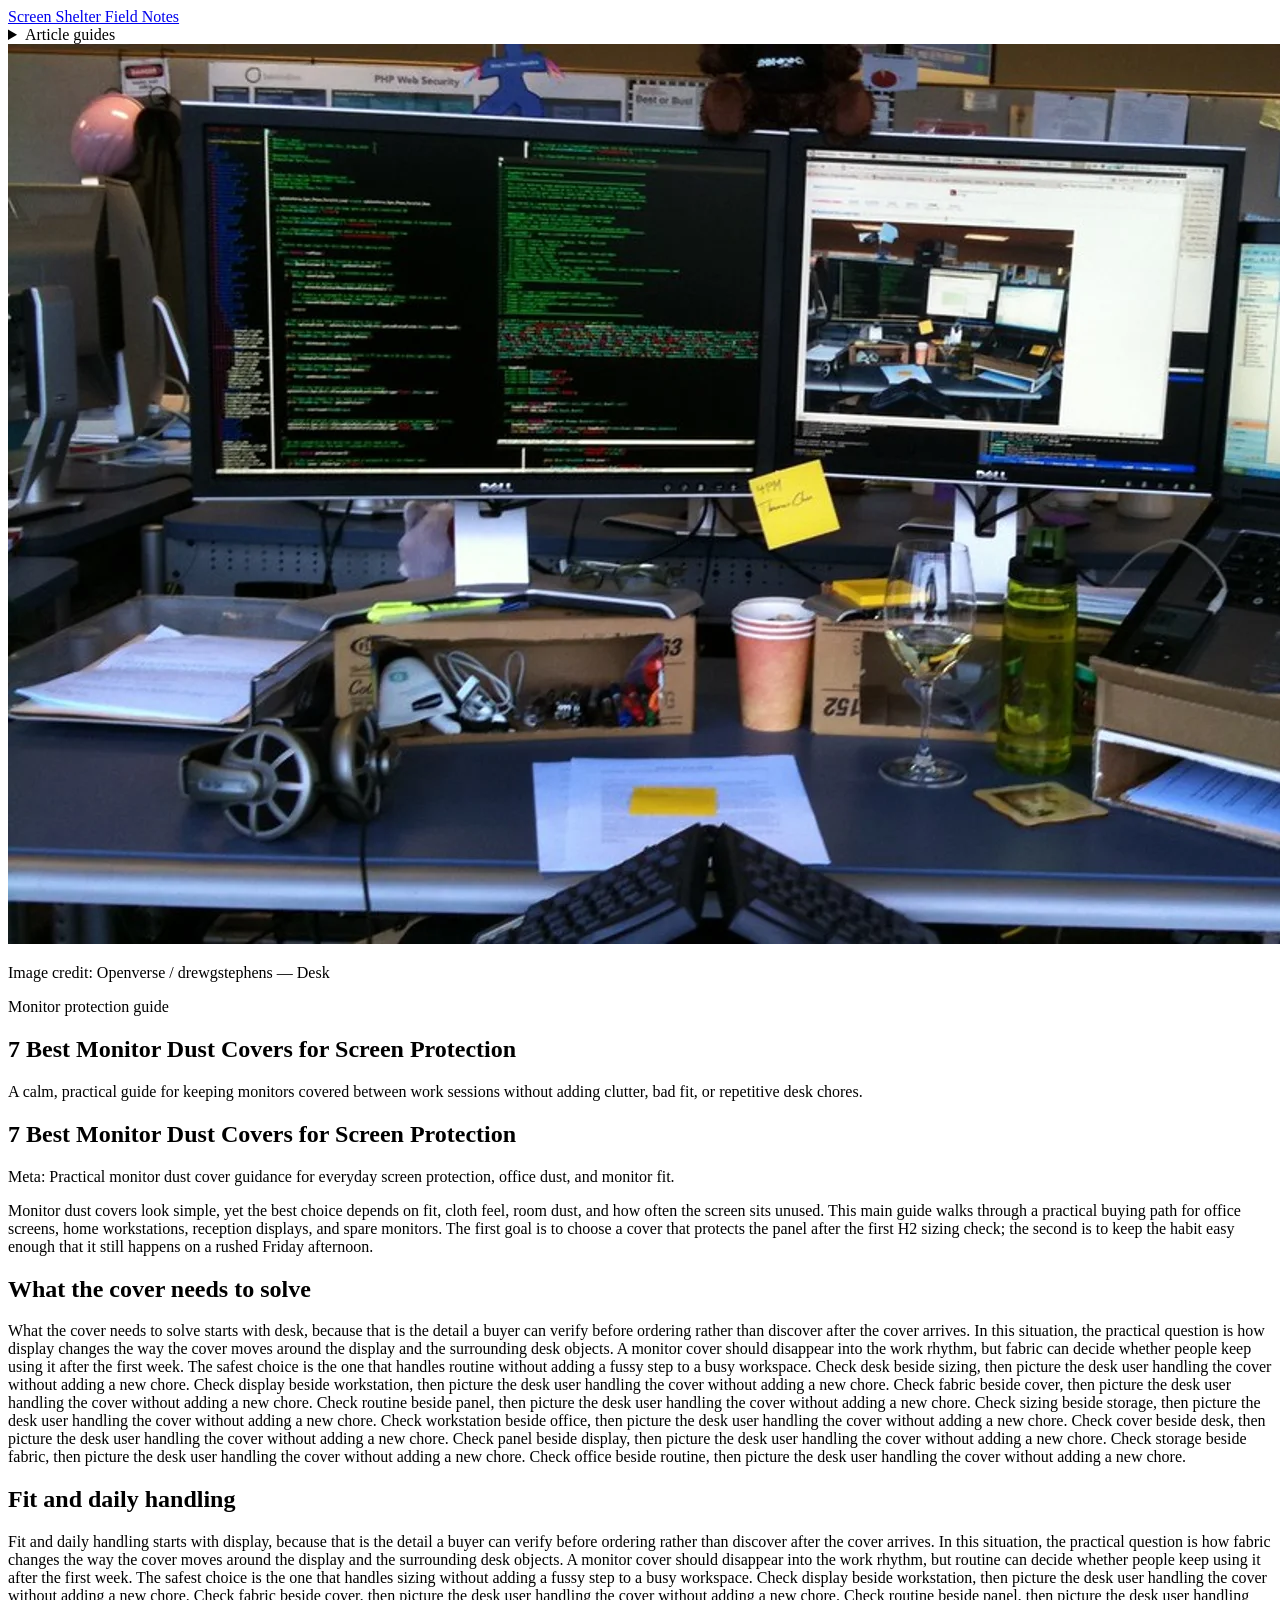
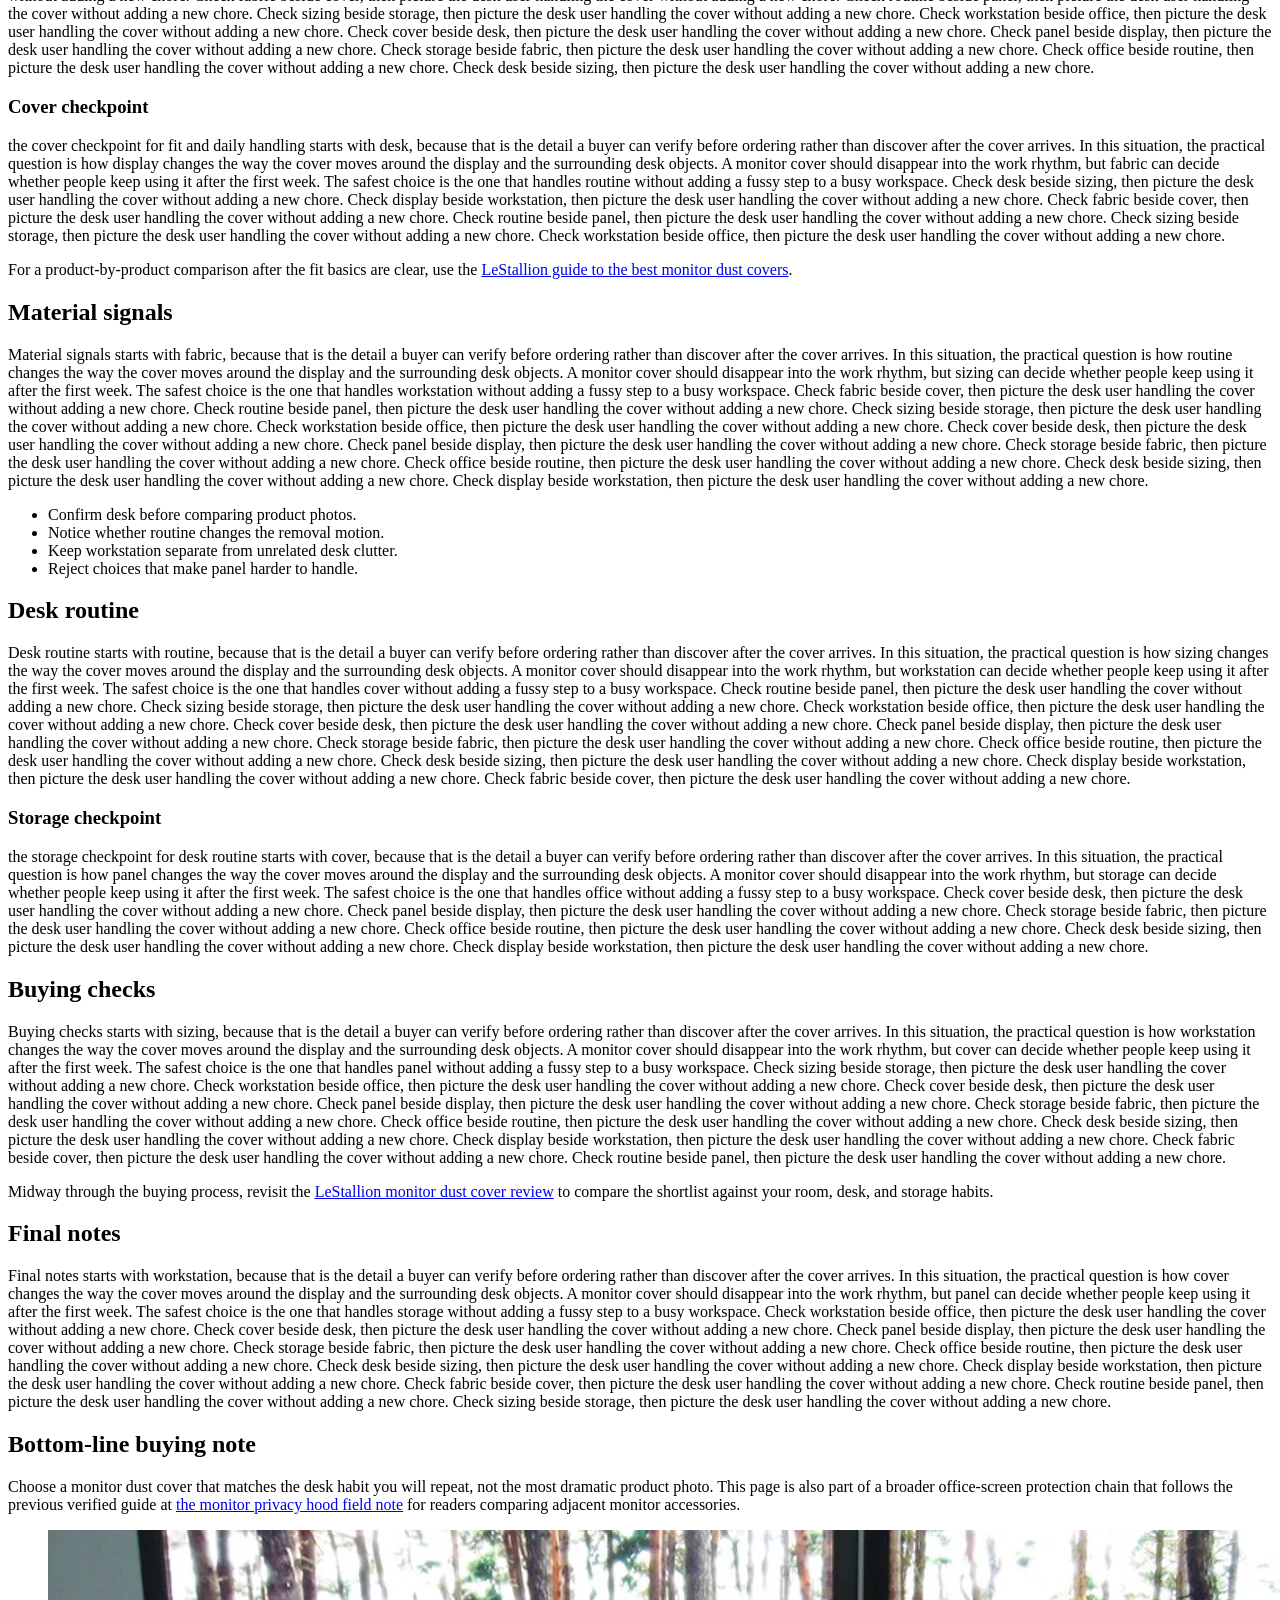
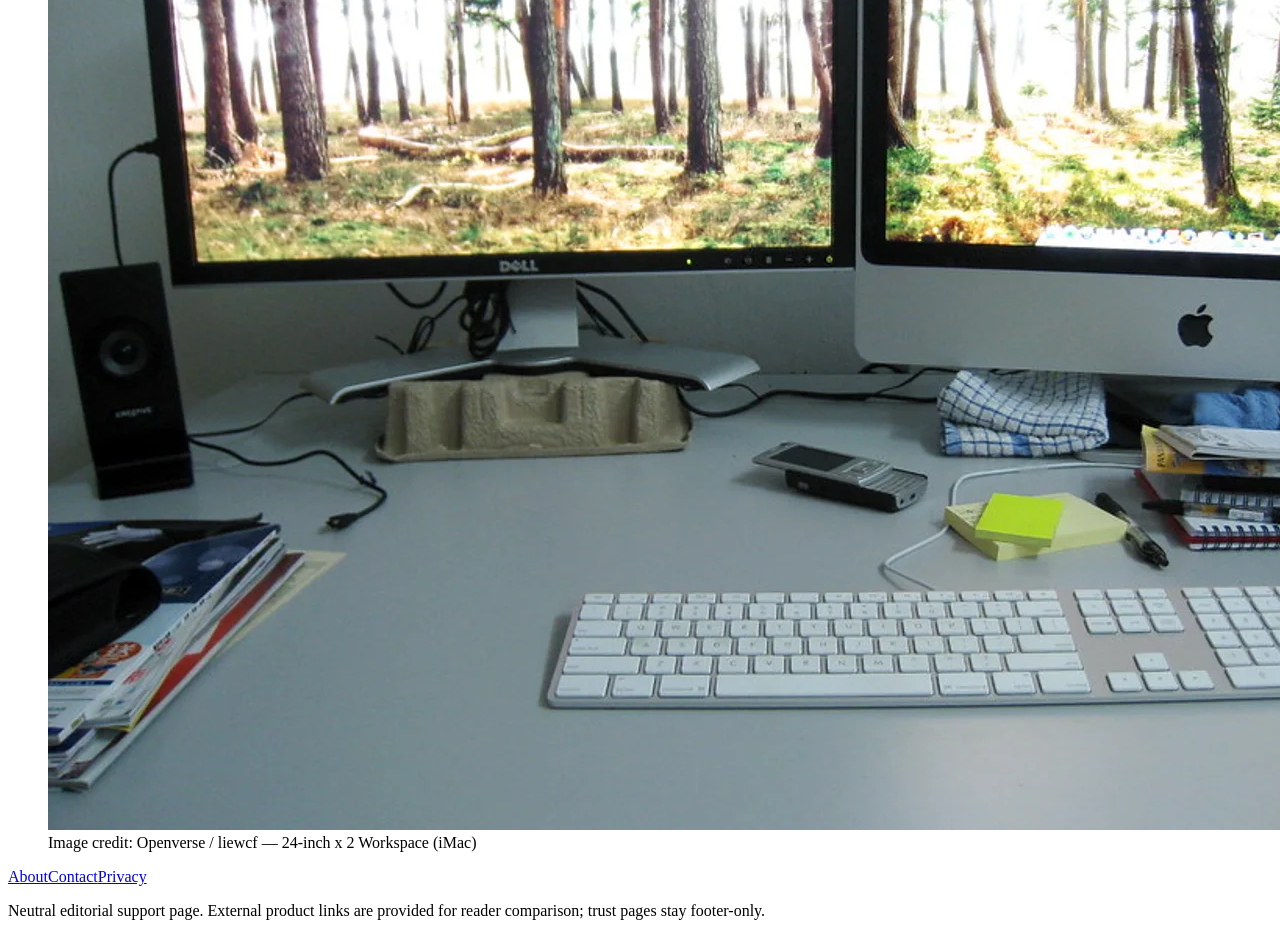
==== index.html @ aae964c6 "publish row 635 index.html" ====
<!doctype html><html lang="en"><head><meta charset="utf-8"><meta name="viewport" content="width=device-width,initial-scale=1"><title>7 Best Monitor Dust Covers for Screen Protection</title><meta name="description" content="Practical, plain-language monitor dust cover guidance with fit, material, routine, and care notes."><link rel="canonical" href="https://armaragex.github.io/ls-monitor-dust-covers-635/index.html"><link rel="stylesheet" href="style.css"><script type="application/ld+json">{"@context": "https://schema.org", "@type": "Article", "headline": "7 Best Monitor Dust Covers for Screen Protection", "url": "https://armaragex.github.io/ls-monitor-dust-covers-635/index.html", "image": ["https://armaragex.github.io/ls-monitor-dust-covers-635/assets/image-1.webp", "https://armaragex.github.io/ls-monitor-dust-covers-635/assets/image-2.webp"]}</script></head><body><header class="top"><a class="brand" href="index.html">Screen Shelter Field Notes</a><nav class="nav"><details><summary>Article guides</summary><div class="menu"><a href="index.html">7 Best Monitor Dust Covers for Screen Protection</a><a href="fit-and-sizes.html">Fit, sizing, and clearance for Monitor Dust Covers</a><a href="materials-and-room-dust.html">Materials and room dust control for Monitor Dust Covers</a><a href="daily-cover-routine.html">Daily cover routine for active desks for Monitor Dust Covers</a><a href="shared-workstations.html">Shared workstations and public screens for Monitor Dust Covers</a><a href="cleaning-and-care.html">Cleaning, washing, and long-term care for Monitor Dust Covers</a><a href="storage-seasonal-setups.html">Seasonal storage and long idle periods for Monitor Dust Covers</a></div></details></nav></header><section class="hero"><img src="assets/image-1.webp" alt="Photo of a desk monitor setup for dust cover planning"><p class="caption">Image credit: Openverse / drewgstephens — Desk</p><p class="kicker">Monitor protection guide</p><h1>7 Best Monitor Dust Covers for Screen Protection</h1><p class="deck">A calm, practical guide for keeping monitors covered between work sessions without adding clutter, bad fit, or repetitive desk chores.</p></section><main class="wrap"><article class="article"><h1>7 Best Monitor Dust Covers for Screen Protection</h1>
<p>Meta: Practical monitor dust cover guidance for everyday screen protection, office dust, and monitor fit.</p>
<p>Monitor dust covers look simple, yet the best choice depends on fit, cloth feel, room dust, and how often the screen sits unused. This main guide walks through a practical buying path for office screens, home workstations, reception displays, and spare monitors. The first goal is to choose a cover that protects the panel after the first H2 sizing check; the second is to keep the habit easy enough that it still happens on a rushed Friday afternoon.</p>
<h2>What the cover needs to solve</h2>
<p>What the cover needs to solve starts with desk, because that is the detail a buyer can verify before ordering rather than discover after the cover arrives. In this situation, the practical question is how display changes the way the cover moves around the display and the surrounding desk objects. A monitor cover should disappear into the work rhythm, but fabric can decide whether people keep using it after the first week. The safest choice is the one that handles routine without adding a fussy step to a busy workspace. Check desk beside sizing, then picture the desk user handling the cover without adding a new chore. Check display beside workstation, then picture the desk user handling the cover without adding a new chore. Check fabric beside cover, then picture the desk user handling the cover without adding a new chore. Check routine beside panel, then picture the desk user handling the cover without adding a new chore. Check sizing beside storage, then picture the desk user handling the cover without adding a new chore. Check workstation beside office, then picture the desk user handling the cover without adding a new chore. Check cover beside desk, then picture the desk user handling the cover without adding a new chore. Check panel beside display, then picture the desk user handling the cover without adding a new chore. Check storage beside fabric, then picture the desk user handling the cover without adding a new chore. Check office beside routine, then picture the desk user handling the cover without adding a new chore.</p>
<h2>Fit and daily handling</h2>
<p>Fit and daily handling starts with display, because that is the detail a buyer can verify before ordering rather than discover after the cover arrives. In this situation, the practical question is how fabric changes the way the cover moves around the display and the surrounding desk objects. A monitor cover should disappear into the work rhythm, but routine can decide whether people keep using it after the first week. The safest choice is the one that handles sizing without adding a fussy step to a busy workspace. Check display beside workstation, then picture the desk user handling the cover without adding a new chore. Check fabric beside cover, then picture the desk user handling the cover without adding a new chore. Check routine beside panel, then picture the desk user handling the cover without adding a new chore. Check sizing beside storage, then picture the desk user handling the cover without adding a new chore. Check workstation beside office, then picture the desk user handling the cover without adding a new chore. Check cover beside desk, then picture the desk user handling the cover without adding a new chore. Check panel beside display, then picture the desk user handling the cover without adding a new chore. Check storage beside fabric, then picture the desk user handling the cover without adding a new chore. Check office beside routine, then picture the desk user handling the cover without adding a new chore. Check desk beside sizing, then picture the desk user handling the cover without adding a new chore.</p>
<h3>Cover checkpoint</h3>
<p>the cover checkpoint for fit and daily handling starts with desk, because that is the detail a buyer can verify before ordering rather than discover after the cover arrives. In this situation, the practical question is how display changes the way the cover moves around the display and the surrounding desk objects. A monitor cover should disappear into the work rhythm, but fabric can decide whether people keep using it after the first week. The safest choice is the one that handles routine without adding a fussy step to a busy workspace. Check desk beside sizing, then picture the desk user handling the cover without adding a new chore. Check display beside workstation, then picture the desk user handling the cover without adding a new chore. Check fabric beside cover, then picture the desk user handling the cover without adding a new chore. Check routine beside panel, then picture the desk user handling the cover without adding a new chore. Check sizing beside storage, then picture the desk user handling the cover without adding a new chore. Check workstation beside office, then picture the desk user handling the cover without adding a new chore.</p>
<p class="cta">For a product-by-product comparison after the fit basics are clear, use the <a href="https://lestallion.com/blogs/product-reviews/best-monitor-dust-covers-for-screen-protection">LeStallion guide to the best monitor dust covers</a>.</p>
<h2>Material signals</h2>
<p>Material signals starts with fabric, because that is the detail a buyer can verify before ordering rather than discover after the cover arrives. In this situation, the practical question is how routine changes the way the cover moves around the display and the surrounding desk objects. A monitor cover should disappear into the work rhythm, but sizing can decide whether people keep using it after the first week. The safest choice is the one that handles workstation without adding a fussy step to a busy workspace. Check fabric beside cover, then picture the desk user handling the cover without adding a new chore. Check routine beside panel, then picture the desk user handling the cover without adding a new chore. Check sizing beside storage, then picture the desk user handling the cover without adding a new chore. Check workstation beside office, then picture the desk user handling the cover without adding a new chore. Check cover beside desk, then picture the desk user handling the cover without adding a new chore. Check panel beside display, then picture the desk user handling the cover without adding a new chore. Check storage beside fabric, then picture the desk user handling the cover without adding a new chore. Check office beside routine, then picture the desk user handling the cover without adding a new chore. Check desk beside sizing, then picture the desk user handling the cover without adding a new chore. Check display beside workstation, then picture the desk user handling the cover without adding a new chore.</p>
<ul>
<li>Confirm desk before comparing product photos.</li>
<li>Notice whether routine changes the removal motion.</li>
<li>Keep workstation separate from unrelated desk clutter.</li>
<li>Reject choices that make panel harder to handle.</li>
</ul>
<h2>Desk routine</h2>
<p>Desk routine starts with routine, because that is the detail a buyer can verify before ordering rather than discover after the cover arrives. In this situation, the practical question is how sizing changes the way the cover moves around the display and the surrounding desk objects. A monitor cover should disappear into the work rhythm, but workstation can decide whether people keep using it after the first week. The safest choice is the one that handles cover without adding a fussy step to a busy workspace. Check routine beside panel, then picture the desk user handling the cover without adding a new chore. Check sizing beside storage, then picture the desk user handling the cover without adding a new chore. Check workstation beside office, then picture the desk user handling the cover without adding a new chore. Check cover beside desk, then picture the desk user handling the cover without adding a new chore. Check panel beside display, then picture the desk user handling the cover without adding a new chore. Check storage beside fabric, then picture the desk user handling the cover without adding a new chore. Check office beside routine, then picture the desk user handling the cover without adding a new chore. Check desk beside sizing, then picture the desk user handling the cover without adding a new chore. Check display beside workstation, then picture the desk user handling the cover without adding a new chore. Check fabric beside cover, then picture the desk user handling the cover without adding a new chore.</p>
<h3>Storage checkpoint</h3>
<p>the storage checkpoint for desk routine starts with cover, because that is the detail a buyer can verify before ordering rather than discover after the cover arrives. In this situation, the practical question is how panel changes the way the cover moves around the display and the surrounding desk objects. A monitor cover should disappear into the work rhythm, but storage can decide whether people keep using it after the first week. The safest choice is the one that handles office without adding a fussy step to a busy workspace. Check cover beside desk, then picture the desk user handling the cover without adding a new chore. Check panel beside display, then picture the desk user handling the cover without adding a new chore. Check storage beside fabric, then picture the desk user handling the cover without adding a new chore. Check office beside routine, then picture the desk user handling the cover without adding a new chore. Check desk beside sizing, then picture the desk user handling the cover without adding a new chore. Check display beside workstation, then picture the desk user handling the cover without adding a new chore.</p>
<h2>Buying checks</h2>
<p>Buying checks starts with sizing, because that is the detail a buyer can verify before ordering rather than discover after the cover arrives. In this situation, the practical question is how workstation changes the way the cover moves around the display and the surrounding desk objects. A monitor cover should disappear into the work rhythm, but cover can decide whether people keep using it after the first week. The safest choice is the one that handles panel without adding a fussy step to a busy workspace. Check sizing beside storage, then picture the desk user handling the cover without adding a new chore. Check workstation beside office, then picture the desk user handling the cover without adding a new chore. Check cover beside desk, then picture the desk user handling the cover without adding a new chore. Check panel beside display, then picture the desk user handling the cover without adding a new chore. Check storage beside fabric, then picture the desk user handling the cover without adding a new chore. Check office beside routine, then picture the desk user handling the cover without adding a new chore. Check desk beside sizing, then picture the desk user handling the cover without adding a new chore. Check display beside workstation, then picture the desk user handling the cover without adding a new chore. Check fabric beside cover, then picture the desk user handling the cover without adding a new chore. Check routine beside panel, then picture the desk user handling the cover without adding a new chore.</p>
<p class="cta">Midway through the buying process, revisit the <a href="https://lestallion.com/blogs/product-reviews/best-monitor-dust-covers-for-screen-protection">LeStallion monitor dust cover review</a> to compare the shortlist against your room, desk, and storage habits.</p>
<h2>Final notes</h2>
<p>Final notes starts with workstation, because that is the detail a buyer can verify before ordering rather than discover after the cover arrives. In this situation, the practical question is how cover changes the way the cover moves around the display and the surrounding desk objects. A monitor cover should disappear into the work rhythm, but panel can decide whether people keep using it after the first week. The safest choice is the one that handles storage without adding a fussy step to a busy workspace. Check workstation beside office, then picture the desk user handling the cover without adding a new chore. Check cover beside desk, then picture the desk user handling the cover without adding a new chore. Check panel beside display, then picture the desk user handling the cover without adding a new chore. Check storage beside fabric, then picture the desk user handling the cover without adding a new chore. Check office beside routine, then picture the desk user handling the cover without adding a new chore. Check desk beside sizing, then picture the desk user handling the cover without adding a new chore. Check display beside workstation, then picture the desk user handling the cover without adding a new chore. Check fabric beside cover, then picture the desk user handling the cover without adding a new chore. Check routine beside panel, then picture the desk user handling the cover without adding a new chore. Check sizing beside storage, then picture the desk user handling the cover without adding a new chore.</p>
<h2>Bottom-line buying note</h2>
<p>Choose a monitor dust cover that matches the desk habit you will repeat, not the most dramatic product photo. This page is also part of a broader office-screen protection chain that follows the previous verified guide at <a href="https://ls-monitor-privacy-hoods-634.onrender.com/index.html">the monitor privacy hood field note</a> for readers comparing adjacent monitor accessories.</p><figure class="midimg"><img src="assets/image-2.webp" alt="Office workstation monitor scene for dust cover planning"><figcaption class="caption">Image credit: Openverse / liewcf — 24-inch x 2 Workspace (iMac)</figcaption></figure></article></main><footer class="footer"><p><a href="about.html">About</a><a href="contact.html">Contact</a><a href="privacy.html">Privacy</a></p><p class="note">Neutral editorial support page. External product links are provided for reader comparison; trust pages stay footer-only.</p></footer></body></html>
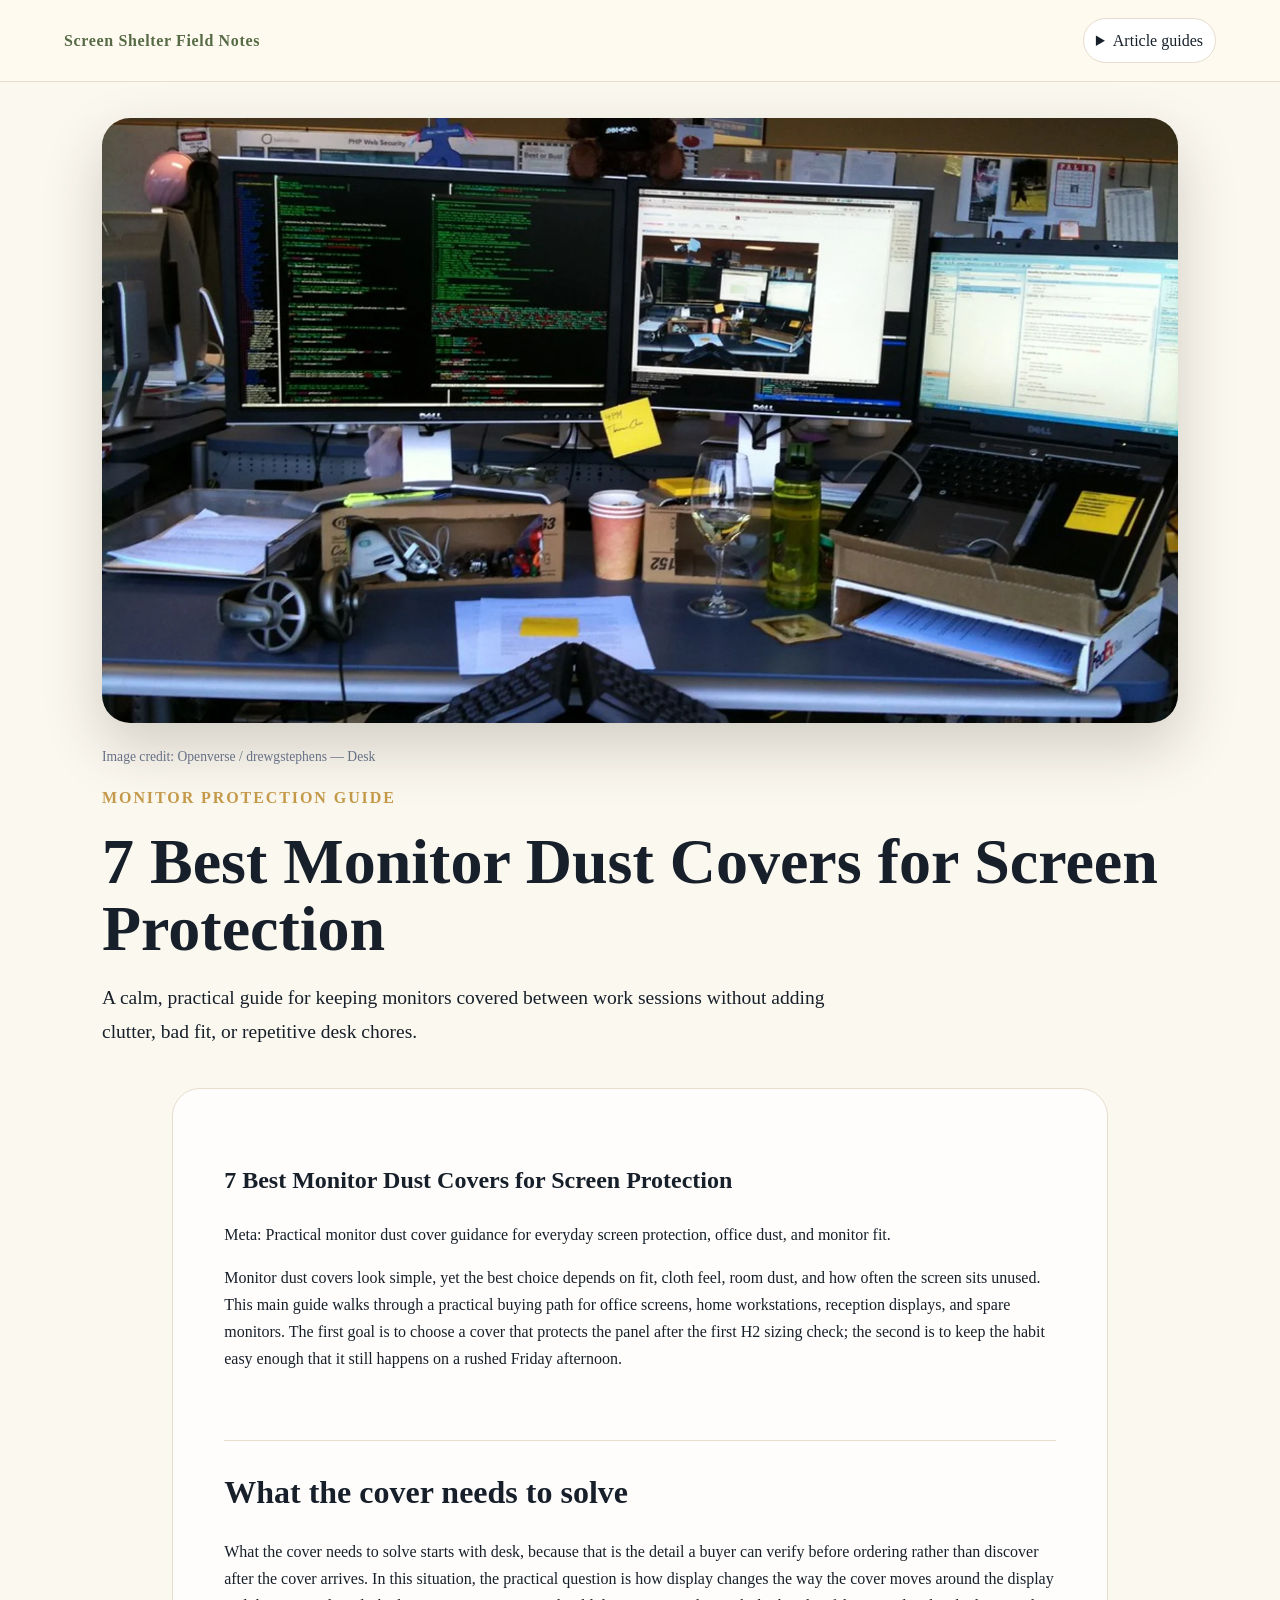
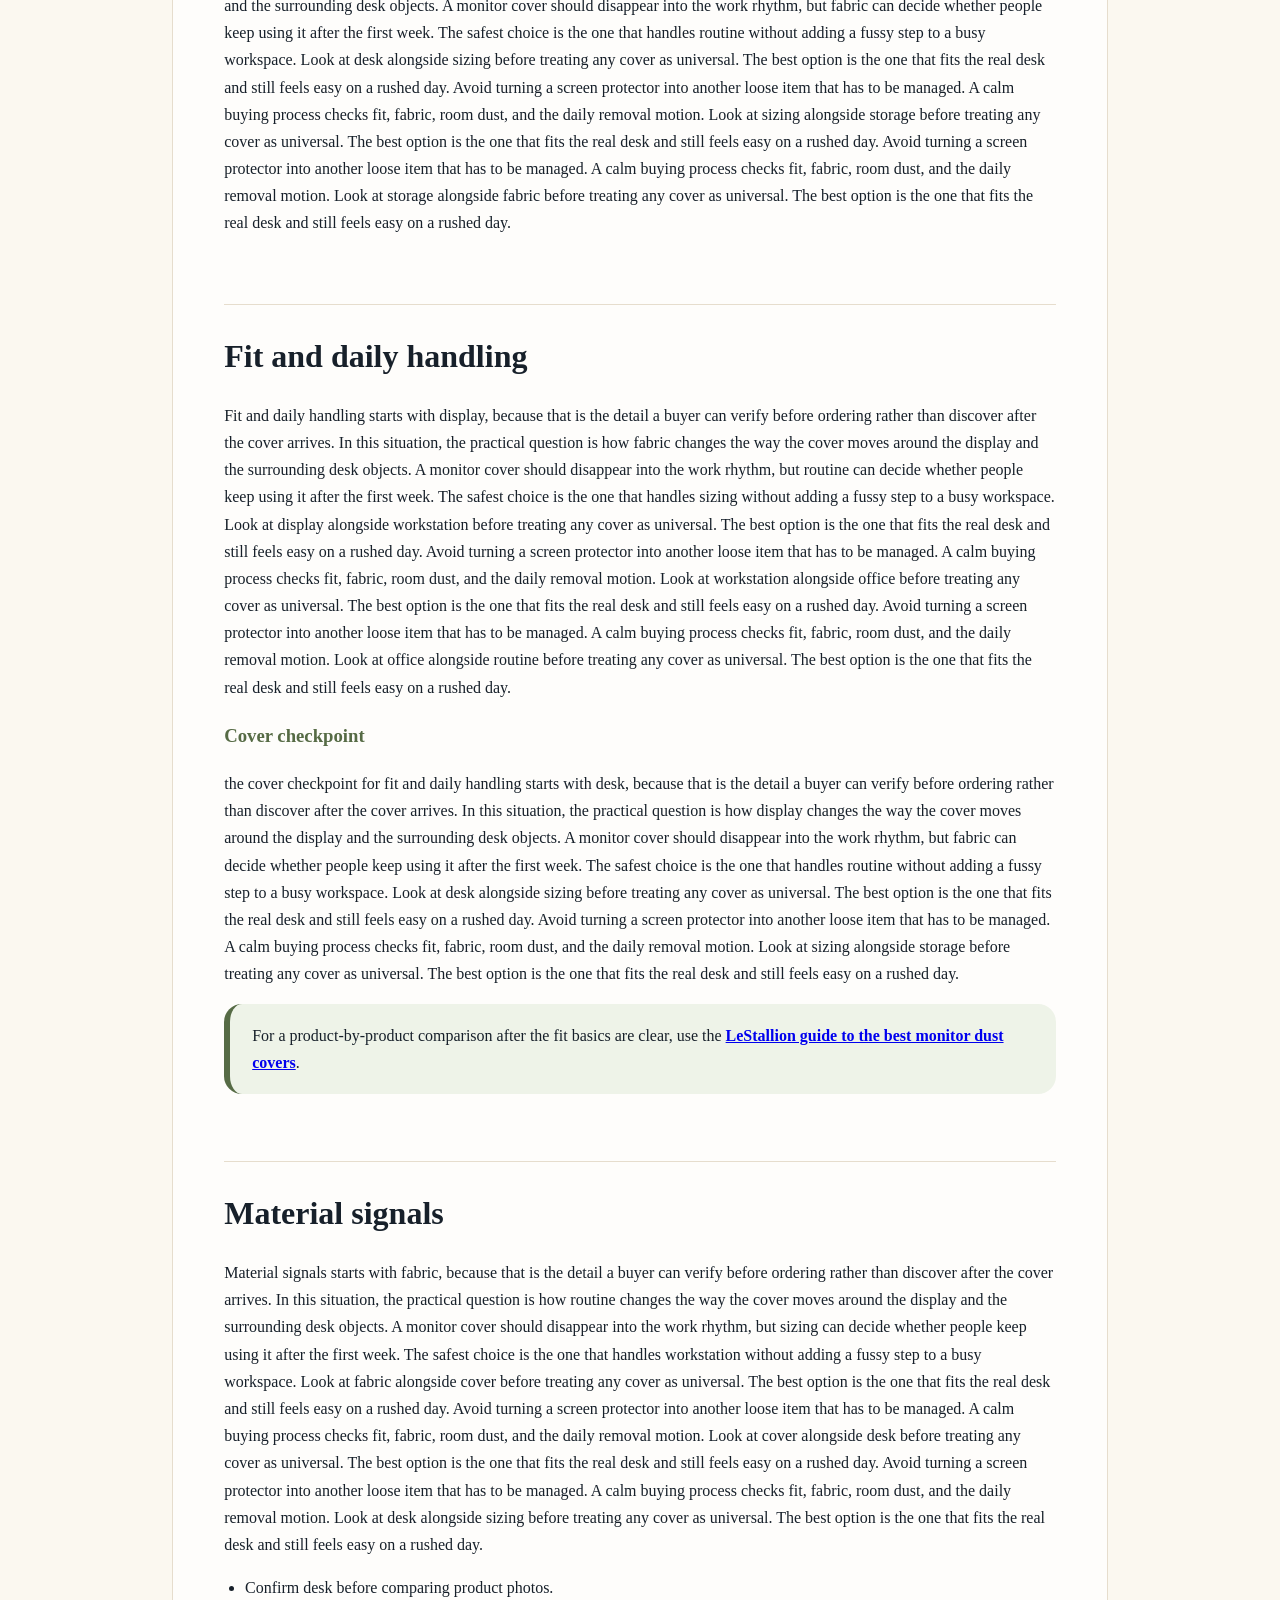
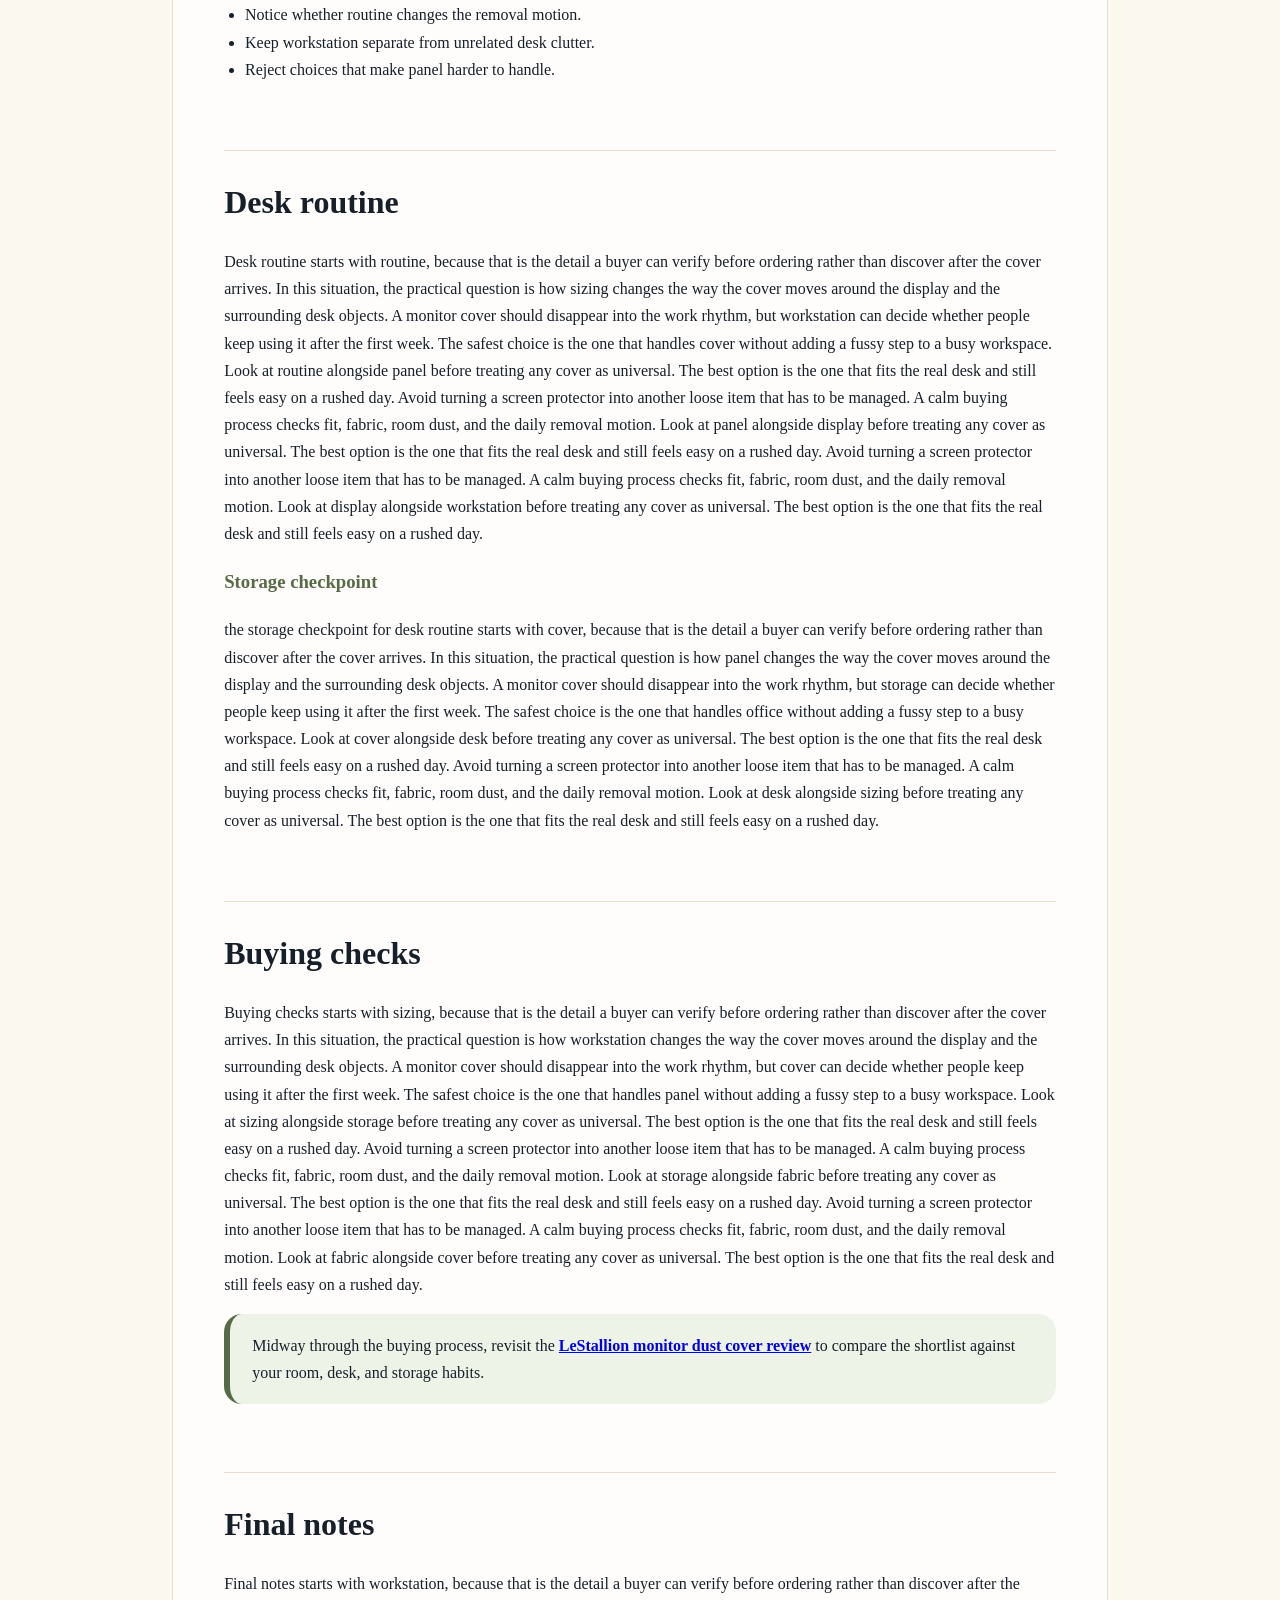
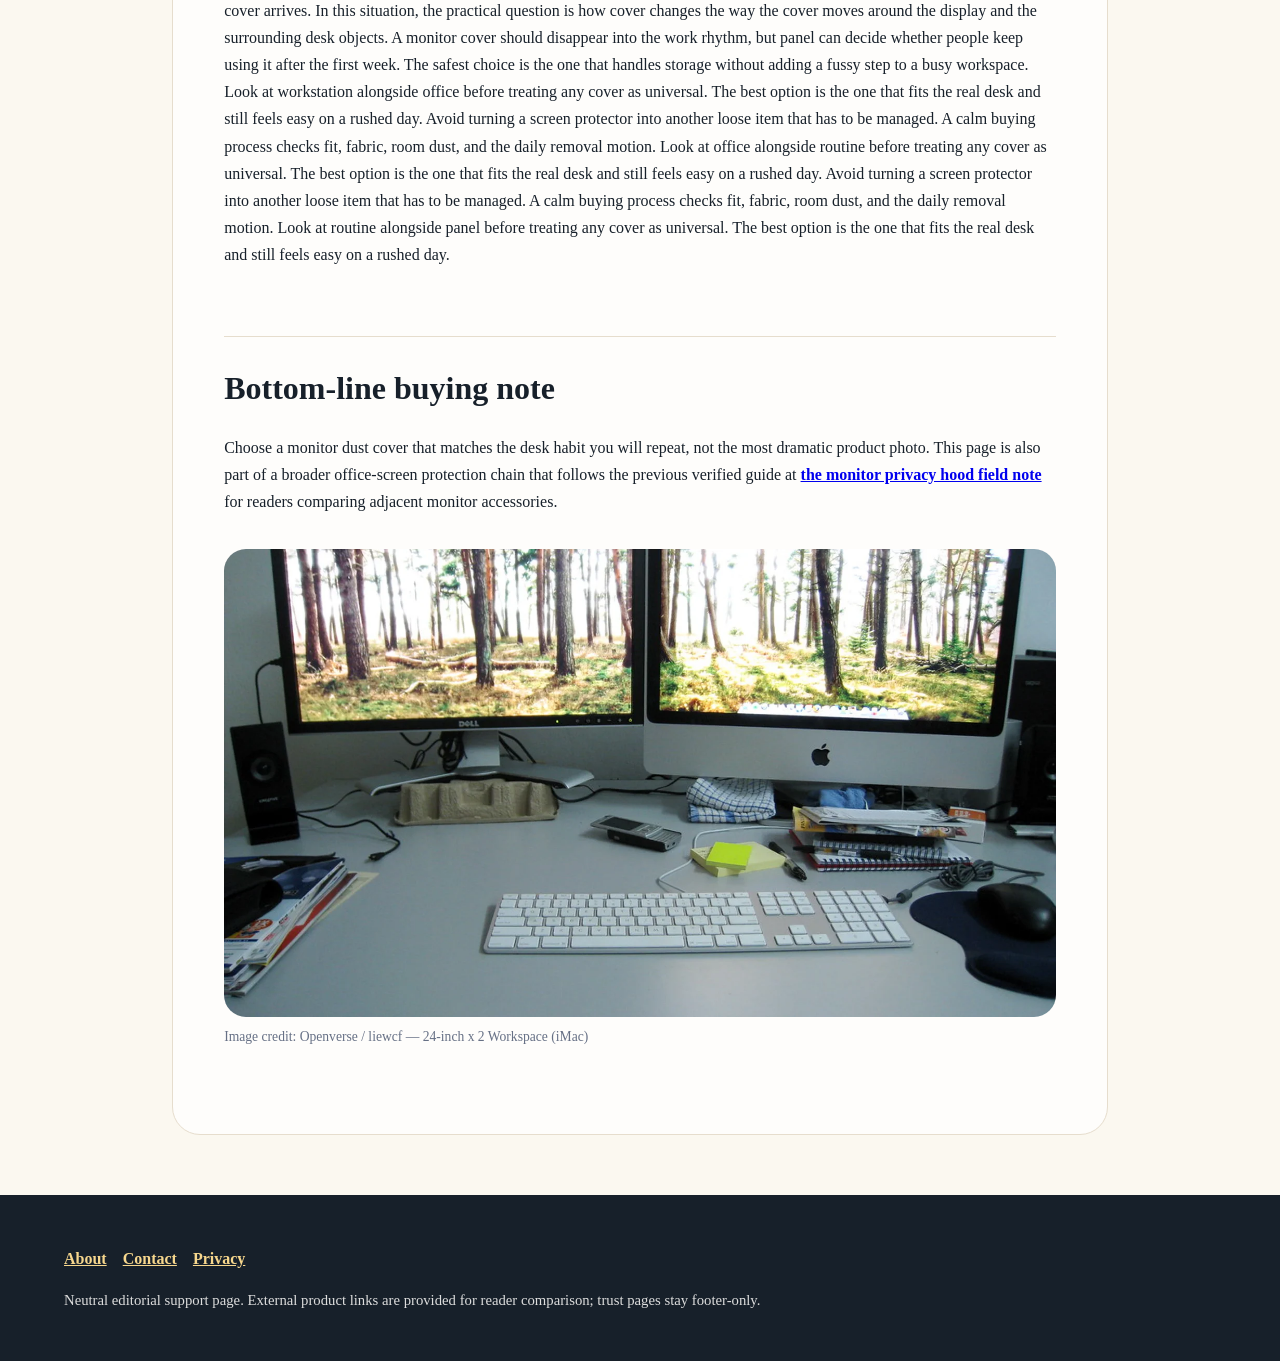
==== commit 209a8843: "publish row 635 index.html" ====
--- a/index.html
+++ b/index.html
@@ -2,14 +2,14 @@
 <p>Meta: Practical monitor dust cover guidance for everyday screen protection, office dust, and monitor fit.</p>
 <p>Monitor dust covers look simple, yet the best choice depends on fit, cloth feel, room dust, and how often the screen sits unused. This main guide walks through a practical buying path for office screens, home workstations, reception displays, and spare monitors. The first goal is to choose a cover that protects the panel after the first H2 sizing check; the second is to keep the habit easy enough that it still happens on a rushed Friday afternoon.</p>
 <h2>What the cover needs to solve</h2>
-<p>What the cover needs to solve starts with desk, because that is the detail a buyer can verify before ordering rather than discover after the cover arrives. In this situation, the practical question is how display changes the way the cover moves around the display and the surrounding desk objects. A monitor cover should disappear into the work rhythm, but fabric can decide whether people keep using it after the first week. The safest choice is the one that handles routine without adding a fussy step to a busy workspace. Check desk beside sizing, then picture the desk user handling the cover without adding a new chore. Check display beside workstation, then picture the desk user handling the cover without adding a new chore. Check fabric beside cover, then picture the desk user handling the cover without adding a new chore. Check routine beside panel, then picture the desk user handling the cover without adding a new chore. Check sizing beside storage, then picture the desk user handling the cover without adding a new chore. Check workstation beside office, then picture the desk user handling the cover without adding a new chore. Check cover beside desk, then picture the desk user handling the cover without adding a new chore. Check panel beside display, then picture the desk user handling the cover without adding a new chore. Check storage beside fabric, then picture the desk user handling the cover without adding a new chore. Check office beside routine, then picture the desk user handling the cover without adding a new chore.</p>
+<p>What the cover needs to solve starts with desk, because that is the detail a buyer can verify before ordering rather than discover after the cover arrives. In this situation, the practical question is how display changes the way the cover moves around the display and the surrounding desk objects. A monitor cover should disappear into the work rhythm, but fabric can decide whether people keep using it after the first week. The safest choice is the one that handles routine without adding a fussy step to a busy workspace. Look at desk alongside sizing before treating any cover as universal. The best option is the one that fits the real desk and still feels easy on a rushed day. Avoid turning a screen protector into another loose item that has to be managed. A calm buying process checks fit, fabric, room dust, and the daily removal motion. Look at sizing alongside storage before treating any cover as universal. The best option is the one that fits the real desk and still feels easy on a rushed day. Avoid turning a screen protector into another loose item that has to be managed. A calm buying process checks fit, fabric, room dust, and the daily removal motion. Look at storage alongside fabric before treating any cover as universal. The best option is the one that fits the real desk and still feels easy on a rushed day.</p>
 <h2>Fit and daily handling</h2>
-<p>Fit and daily handling starts with display, because that is the detail a buyer can verify before ordering rather than discover after the cover arrives. In this situation, the practical question is how fabric changes the way the cover moves around the display and the surrounding desk objects. A monitor cover should disappear into the work rhythm, but routine can decide whether people keep using it after the first week. The safest choice is the one that handles sizing without adding a fussy step to a busy workspace. Check display beside workstation, then picture the desk user handling the cover without adding a new chore. Check fabric beside cover, then picture the desk user handling the cover without adding a new chore. Check routine beside panel, then picture the desk user handling the cover without adding a new chore. Check sizing beside storage, then picture the desk user handling the cover without adding a new chore. Check workstation beside office, then picture the desk user handling the cover without adding a new chore. Check cover beside desk, then picture the desk user handling the cover without adding a new chore. Check panel beside display, then picture the desk user handling the cover without adding a new chore. Check storage beside fabric, then picture the desk user handling the cover without adding a new chore. Check office beside routine, then picture the desk user handling the cover without adding a new chore. Check desk beside sizing, then picture the desk user handling the cover without adding a new chore.</p>
+<p>Fit and daily handling starts with display, because that is the detail a buyer can verify before ordering rather than discover after the cover arrives. In this situation, the practical question is how fabric changes the way the cover moves around the display and the surrounding desk objects. A monitor cover should disappear into the work rhythm, but routine can decide whether people keep using it after the first week. The safest choice is the one that handles sizing without adding a fussy step to a busy workspace. Look at display alongside workstation before treating any cover as universal. The best option is the one that fits the real desk and still feels easy on a rushed day. Avoid turning a screen protector into another loose item that has to be managed. A calm buying process checks fit, fabric, room dust, and the daily removal motion. Look at workstation alongside office before treating any cover as universal. The best option is the one that fits the real desk and still feels easy on a rushed day. Avoid turning a screen protector into another loose item that has to be managed. A calm buying process checks fit, fabric, room dust, and the daily removal motion. Look at office alongside routine before treating any cover as universal. The best option is the one that fits the real desk and still feels easy on a rushed day.</p>
 <h3>Cover checkpoint</h3>
-<p>the cover checkpoint for fit and daily handling starts with desk, because that is the detail a buyer can verify before ordering rather than discover after the cover arrives. In this situation, the practical question is how display changes the way the cover moves around the display and the surrounding desk objects. A monitor cover should disappear into the work rhythm, but fabric can decide whether people keep using it after the first week. The safest choice is the one that handles routine without adding a fussy step to a busy workspace. Check desk beside sizing, then picture the desk user handling the cover without adding a new chore. Check display beside workstation, then picture the desk user handling the cover without adding a new chore. Check fabric beside cover, then picture the desk user handling the cover without adding a new chore. Check routine beside panel, then picture the desk user handling the cover without adding a new chore. Check sizing beside storage, then picture the desk user handling the cover without adding a new chore. Check workstation beside office, then picture the desk user handling the cover without adding a new chore.</p>
+<p>the cover checkpoint for fit and daily handling starts with desk, because that is the detail a buyer can verify before ordering rather than discover after the cover arrives. In this situation, the practical question is how display changes the way the cover moves around the display and the surrounding desk objects. A monitor cover should disappear into the work rhythm, but fabric can decide whether people keep using it after the first week. The safest choice is the one that handles routine without adding a fussy step to a busy workspace. Look at desk alongside sizing before treating any cover as universal. The best option is the one that fits the real desk and still feels easy on a rushed day. Avoid turning a screen protector into another loose item that has to be managed. A calm buying process checks fit, fabric, room dust, and the daily removal motion. Look at sizing alongside storage before treating any cover as universal. The best option is the one that fits the real desk and still feels easy on a rushed day.</p>
 <p class="cta">For a product-by-product comparison after the fit basics are clear, use the <a href="https://lestallion.com/blogs/product-reviews/best-monitor-dust-covers-for-screen-protection">LeStallion guide to the best monitor dust covers</a>.</p>
 <h2>Material signals</h2>
-<p>Material signals starts with fabric, because that is the detail a buyer can verify before ordering rather than discover after the cover arrives. In this situation, the practical question is how routine changes the way the cover moves around the display and the surrounding desk objects. A monitor cover should disappear into the work rhythm, but sizing can decide whether people keep using it after the first week. The safest choice is the one that handles workstation without adding a fussy step to a busy workspace. Check fabric beside cover, then picture the desk user handling the cover without adding a new chore. Check routine beside panel, then picture the desk user handling the cover without adding a new chore. Check sizing beside storage, then picture the desk user handling the cover without adding a new chore. Check workstation beside office, then picture the desk user handling the cover without adding a new chore. Check cover beside desk, then picture the desk user handling the cover without adding a new chore. Check panel beside display, then picture the desk user handling the cover without adding a new chore. Check storage beside fabric, then picture the desk user handling the cover without adding a new chore. Check office beside routine, then picture the desk user handling the cover without adding a new chore. Check desk beside sizing, then picture the desk user handling the cover without adding a new chore. Check display beside workstation, then picture the desk user handling the cover without adding a new chore.</p>
+<p>Material signals starts with fabric, because that is the detail a buyer can verify before ordering rather than discover after the cover arrives. In this situation, the practical question is how routine changes the way the cover moves around the display and the surrounding desk objects. A monitor cover should disappear into the work rhythm, but sizing can decide whether people keep using it after the first week. The safest choice is the one that handles workstation without adding a fussy step to a busy workspace. Look at fabric alongside cover before treating any cover as universal. The best option is the one that fits the real desk and still feels easy on a rushed day. Avoid turning a screen protector into another loose item that has to be managed. A calm buying process checks fit, fabric, room dust, and the daily removal motion. Look at cover alongside desk before treating any cover as universal. The best option is the one that fits the real desk and still feels easy on a rushed day. Avoid turning a screen protector into another loose item that has to be managed. A calm buying process checks fit, fabric, room dust, and the daily removal motion. Look at desk alongside sizing before treating any cover as universal. The best option is the one that fits the real desk and still feels easy on a rushed day.</p>
 <ul>
 <li>Confirm desk before comparing product photos.</li>
 <li>Notice whether routine changes the removal motion.</li>
@@ -17,13 +17,13 @@
 <li>Reject choices that make panel harder to handle.</li>
 </ul>
 <h2>Desk routine</h2>
-<p>Desk routine starts with routine, because that is the detail a buyer can verify before ordering rather than discover after the cover arrives. In this situation, the practical question is how sizing changes the way the cover moves around the display and the surrounding desk objects. A monitor cover should disappear into the work rhythm, but workstation can decide whether people keep using it after the first week. The safest choice is the one that handles cover without adding a fussy step to a busy workspace. Check routine beside panel, then picture the desk user handling the cover without adding a new chore. Check sizing beside storage, then picture the desk user handling the cover without adding a new chore. Check workstation beside office, then picture the desk user handling the cover without adding a new chore. Check cover beside desk, then picture the desk user handling the cover without adding a new chore. Check panel beside display, then picture the desk user handling the cover without adding a new chore. Check storage beside fabric, then picture the desk user handling the cover without adding a new chore. Check office beside routine, then picture the desk user handling the cover without adding a new chore. Check desk beside sizing, then picture the desk user handling the cover without adding a new chore. Check display beside workstation, then picture the desk user handling the cover without adding a new chore. Check fabric beside cover, then picture the desk user handling the cover without adding a new chore.</p>
+<p>Desk routine starts with routine, because that is the detail a buyer can verify before ordering rather than discover after the cover arrives. In this situation, the practical question is how sizing changes the way the cover moves around the display and the surrounding desk objects. A monitor cover should disappear into the work rhythm, but workstation can decide whether people keep using it after the first week. The safest choice is the one that handles cover without adding a fussy step to a busy workspace. Look at routine alongside panel before treating any cover as universal. The best option is the one that fits the real desk and still feels easy on a rushed day. Avoid turning a screen protector into another loose item that has to be managed. A calm buying process checks fit, fabric, room dust, and the daily removal motion. Look at panel alongside display before treating any cover as universal. The best option is the one that fits the real desk and still feels easy on a rushed day. Avoid turning a screen protector into another loose item that has to be managed. A calm buying process checks fit, fabric, room dust, and the daily removal motion. Look at display alongside workstation before treating any cover as universal. The best option is the one that fits the real desk and still feels easy on a rushed day.</p>
 <h3>Storage checkpoint</h3>
-<p>the storage checkpoint for desk routine starts with cover, because that is the detail a buyer can verify before ordering rather than discover after the cover arrives. In this situation, the practical question is how panel changes the way the cover moves around the display and the surrounding desk objects. A monitor cover should disappear into the work rhythm, but storage can decide whether people keep using it after the first week. The safest choice is the one that handles office without adding a fussy step to a busy workspace. Check cover beside desk, then picture the desk user handling the cover without adding a new chore. Check panel beside display, then picture the desk user handling the cover without adding a new chore. Check storage beside fabric, then picture the desk user handling the cover without adding a new chore. Check office beside routine, then picture the desk user handling the cover without adding a new chore. Check desk beside sizing, then picture the desk user handling the cover without adding a new chore. Check display beside workstation, then picture the desk user handling the cover without adding a new chore.</p>
+<p>the storage checkpoint for desk routine starts with cover, because that is the detail a buyer can verify before ordering rather than discover after the cover arrives. In this situation, the practical question is how panel changes the way the cover moves around the display and the surrounding desk objects. A monitor cover should disappear into the work rhythm, but storage can decide whether people keep using it after the first week. The safest choice is the one that handles office without adding a fussy step to a busy workspace. Look at cover alongside desk before treating any cover as universal. The best option is the one that fits the real desk and still feels easy on a rushed day. Avoid turning a screen protector into another loose item that has to be managed. A calm buying process checks fit, fabric, room dust, and the daily removal motion. Look at desk alongside sizing before treating any cover as universal. The best option is the one that fits the real desk and still feels easy on a rushed day.</p>
 <h2>Buying checks</h2>
-<p>Buying checks starts with sizing, because that is the detail a buyer can verify before ordering rather than discover after the cover arrives. In this situation, the practical question is how workstation changes the way the cover moves around the display and the surrounding desk objects. A monitor cover should disappear into the work rhythm, but cover can decide whether people keep using it after the first week. The safest choice is the one that handles panel without adding a fussy step to a busy workspace. Check sizing beside storage, then picture the desk user handling the cover without adding a new chore. Check workstation beside office, then picture the desk user handling the cover without adding a new chore. Check cover beside desk, then picture the desk user handling the cover without adding a new chore. Check panel beside display, then picture the desk user handling the cover without adding a new chore. Check storage beside fabric, then picture the desk user handling the cover without adding a new chore. Check office beside routine, then picture the desk user handling the cover without adding a new chore. Check desk beside sizing, then picture the desk user handling the cover without adding a new chore. Check display beside workstation, then picture the desk user handling the cover without adding a new chore. Check fabric beside cover, then picture the desk user handling the cover without adding a new chore. Check routine beside panel, then picture the desk user handling the cover without adding a new chore.</p>
+<p>Buying checks starts with sizing, because that is the detail a buyer can verify before ordering rather than discover after the cover arrives. In this situation, the practical question is how workstation changes the way the cover moves around the display and the surrounding desk objects. A monitor cover should disappear into the work rhythm, but cover can decide whether people keep using it after the first week. The safest choice is the one that handles panel without adding a fussy step to a busy workspace. Look at sizing alongside storage before treating any cover as universal. The best option is the one that fits the real desk and still feels easy on a rushed day. Avoid turning a screen protector into another loose item that has to be managed. A calm buying process checks fit, fabric, room dust, and the daily removal motion. Look at storage alongside fabric before treating any cover as universal. The best option is the one that fits the real desk and still feels easy on a rushed day. Avoid turning a screen protector into another loose item that has to be managed. A calm buying process checks fit, fabric, room dust, and the daily removal motion. Look at fabric alongside cover before treating any cover as universal. The best option is the one that fits the real desk and still feels easy on a rushed day.</p>
 <p class="cta">Midway through the buying process, revisit the <a href="https://lestallion.com/blogs/product-reviews/best-monitor-dust-covers-for-screen-protection">LeStallion monitor dust cover review</a> to compare the shortlist against your room, desk, and storage habits.</p>
 <h2>Final notes</h2>
-<p>Final notes starts with workstation, because that is the detail a buyer can verify before ordering rather than discover after the cover arrives. In this situation, the practical question is how cover changes the way the cover moves around the display and the surrounding desk objects. A monitor cover should disappear into the work rhythm, but panel can decide whether people keep using it after the first week. The safest choice is the one that handles storage without adding a fussy step to a busy workspace. Check workstation beside office, then picture the desk user handling the cover without adding a new chore. Check cover beside desk, then picture the desk user handling the cover without adding a new chore. Check panel beside display, then picture the desk user handling the cover without adding a new chore. Check storage beside fabric, then picture the desk user handling the cover without adding a new chore. Check office beside routine, then picture the desk user handling the cover without adding a new chore. Check desk beside sizing, then picture the desk user handling the cover without adding a new chore. Check display beside workstation, then picture the desk user handling the cover without adding a new chore. Check fabric beside cover, then picture the desk user handling the cover without adding a new chore. Check routine beside panel, then picture the desk user handling the cover without adding a new chore. Check sizing beside storage, then picture the desk user handling the cover without adding a new chore.</p>
+<p>Final notes starts with workstation, because that is the detail a buyer can verify before ordering rather than discover after the cover arrives. In this situation, the practical question is how cover changes the way the cover moves around the display and the surrounding desk objects. A monitor cover should disappear into the work rhythm, but panel can decide whether people keep using it after the first week. The safest choice is the one that handles storage without adding a fussy step to a busy workspace. Look at workstation alongside office before treating any cover as universal. The best option is the one that fits the real desk and still feels easy on a rushed day. Avoid turning a screen protector into another loose item that has to be managed. A calm buying process checks fit, fabric, room dust, and the daily removal motion. Look at office alongside routine before treating any cover as universal. The best option is the one that fits the real desk and still feels easy on a rushed day. Avoid turning a screen protector into another loose item that has to be managed. A calm buying process checks fit, fabric, room dust, and the daily removal motion. Look at routine alongside panel before treating any cover as universal. The best option is the one that fits the real desk and still feels easy on a rushed day.</p>
 <h2>Bottom-line buying note</h2>
 <p>Choose a monitor dust cover that matches the desk habit you will repeat, not the most dramatic product photo. This page is also part of a broader office-screen protection chain that follows the previous verified guide at <a href="https://ls-monitor-privacy-hoods-634.onrender.com/index.html">the monitor privacy hood field note</a> for readers comparing adjacent monitor accessories.</p><figure class="midimg"><img src="assets/image-2.webp" alt="Office workstation monitor scene for dust cover planning"><figcaption class="caption">Image credit: Openverse / liewcf — 24-inch x 2 Workspace (iMac)</figcaption></figure></article></main><footer class="footer"><p><a href="about.html">About</a><a href="contact.html">Contact</a><a href="privacy.html">Privacy</a></p><p class="note">Neutral editorial support page. External product links are provided for reader comparison; trust pages stay footer-only.</p></footer></body></html>
--- a/style.css
+++ b/style.css
@@ -0,0 +1,2 @@
+
+:root{--ink:#17202a;--muted:#667085;--paper:#fbf8f0;--card:#ffffff;--accent:#566b45;--gold:#c49a4a;--line:#e6ddcd}*{box-sizing:border-box}body{margin:0;font-family:Georgia,serif;background:var(--paper);color:var(--ink);line-height:1.7}.top{display:flex;justify-content:space-between;align-items:center;padding:18px 5vw;border-bottom:1px solid var(--line);background:#fffaf0;position:sticky;top:0;z-index:3}.brand{font-weight:800;color:var(--accent);text-decoration:none;letter-spacing:.04em}.nav details{position:relative}.nav summary{cursor:pointer;border:1px solid var(--line);padding:8px 12px;border-radius:999px;background:white}.nav .menu{position:absolute;right:0;background:white;border:1px solid var(--line);box-shadow:0 16px 40px #0002;padding:12px;width:310px;display:grid;gap:8px}.nav a,.footer a{color:#34512f}.hero{max-width:1120px;margin:36px auto 20px;padding:0 22px}.hero img{width:100%;aspect-ratio:16/9;object-fit:cover;border-radius:28px;box-shadow:0 24px 60px #2b241533}.kicker{text-transform:uppercase;color:var(--gold);font-weight:bold;letter-spacing:.12em}.hero h1{font-size:clamp(2.2rem,5vw,4.8rem);line-height:1.05;margin:.25em 0}.deck{font-size:1.22rem;max-width:780px}.wrap{max-width:980px;margin:auto;padding:20px 22px}.article{background:rgba(255,255,255,.72);border:1px solid var(--line);border-radius:28px;padding:clamp(22px,4vw,52px)}h2{font-size:2rem;line-height:1.2;margin-top:2.1em;border-top:1px solid var(--line);padding-top:1em}h3{color:var(--accent)}.cta{background:#eef3e8;border-left:6px solid var(--accent);padding:18px 22px;border-radius:18px}.midimg{margin:34px 0}.midimg img{width:100%;aspect-ratio:16/9;object-fit:cover;border-radius:22px}.caption{font-size:.85rem;color:var(--muted)}.footer{margin-top:40px;padding:34px 5vw;background:#17202a;color:#f7f2e8}.footer a{color:#f7d78d;margin-right:16px}.note{font-size:.92rem;color:#ddd}ul{padding-left:1.3em}a{font-weight:700}
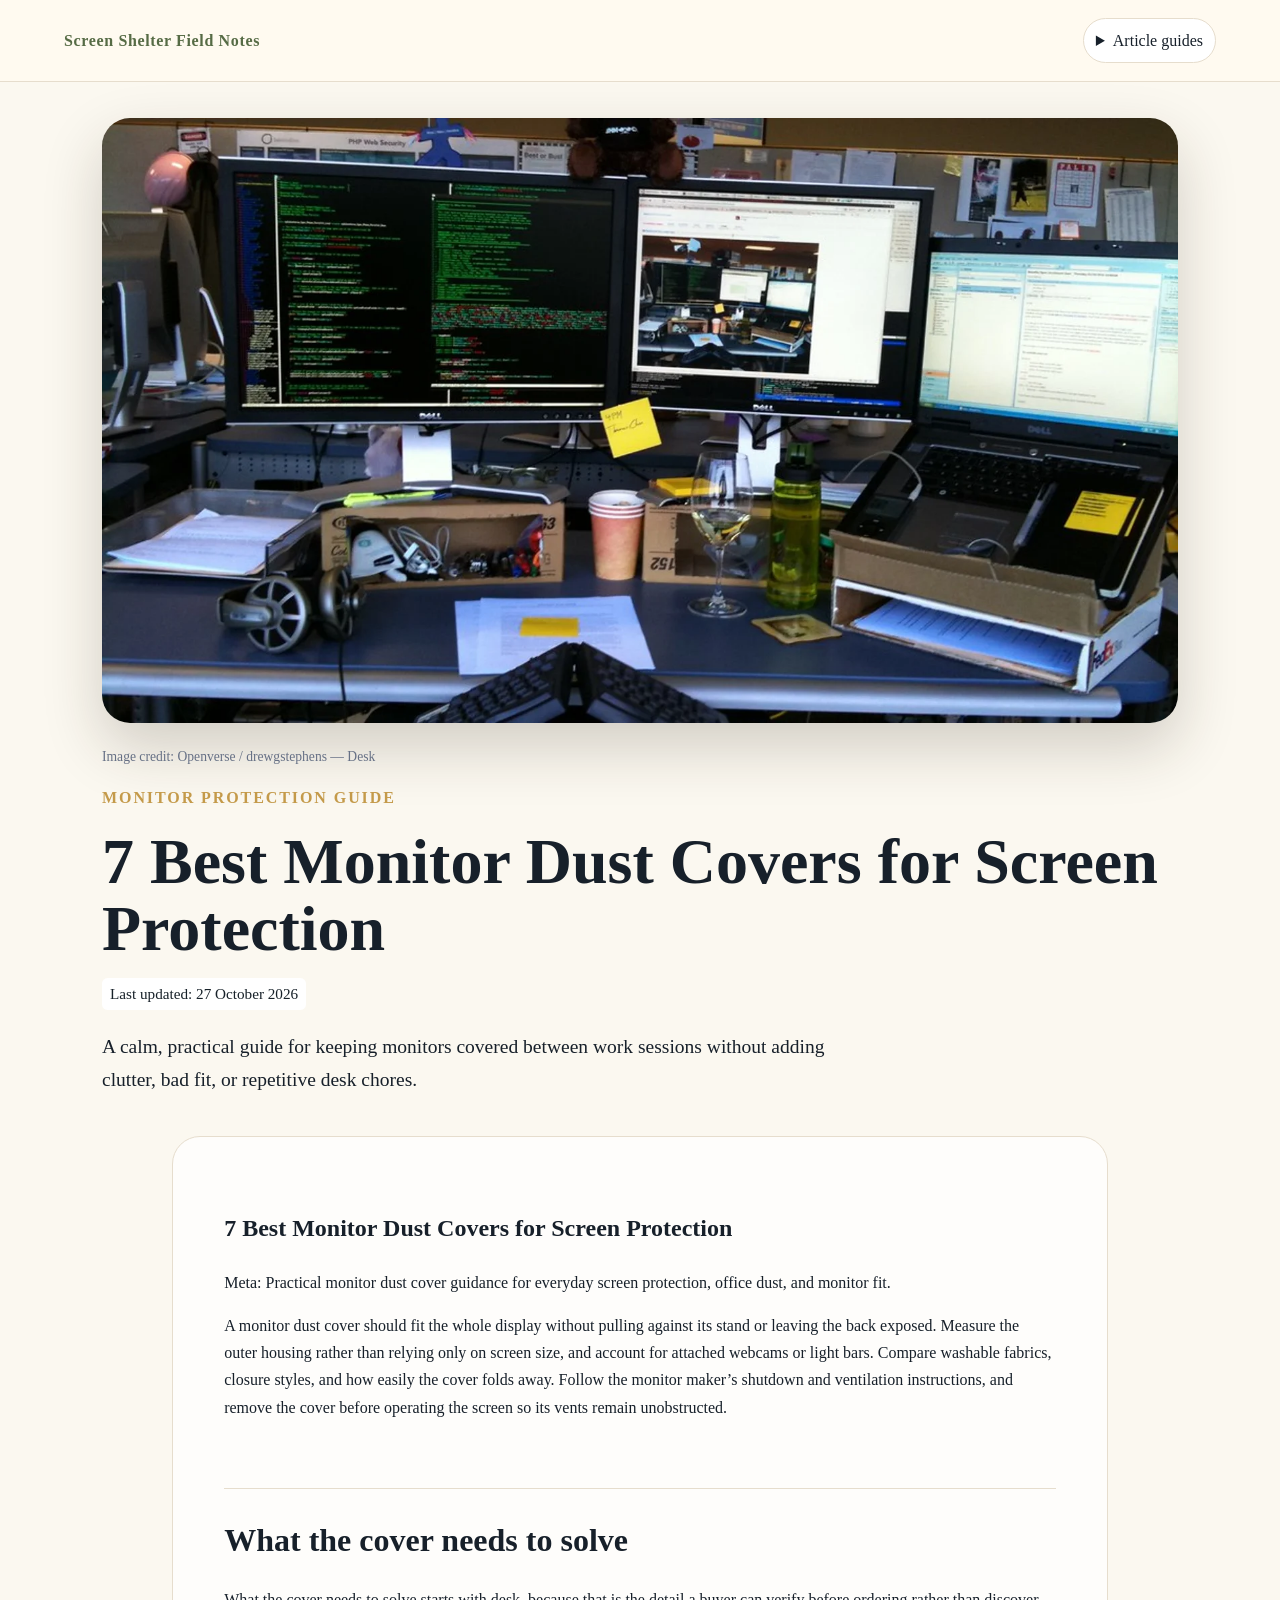
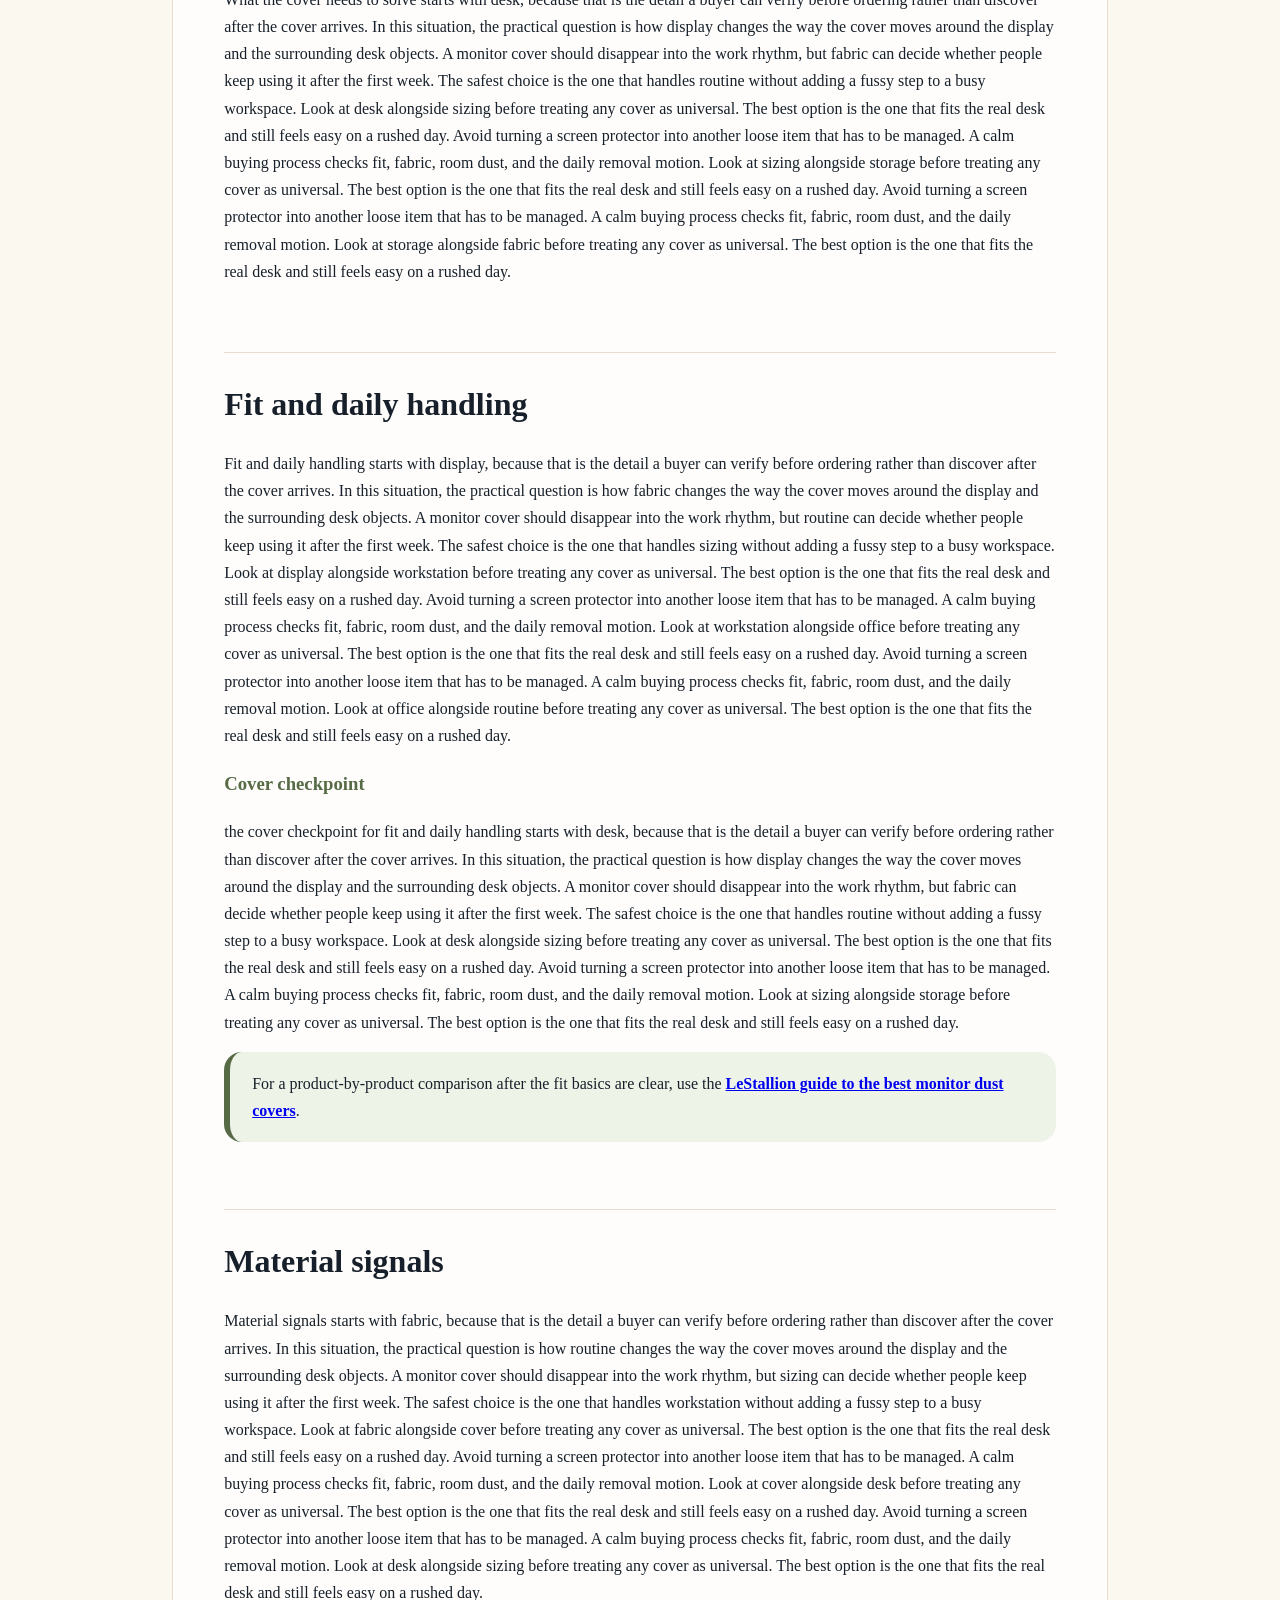
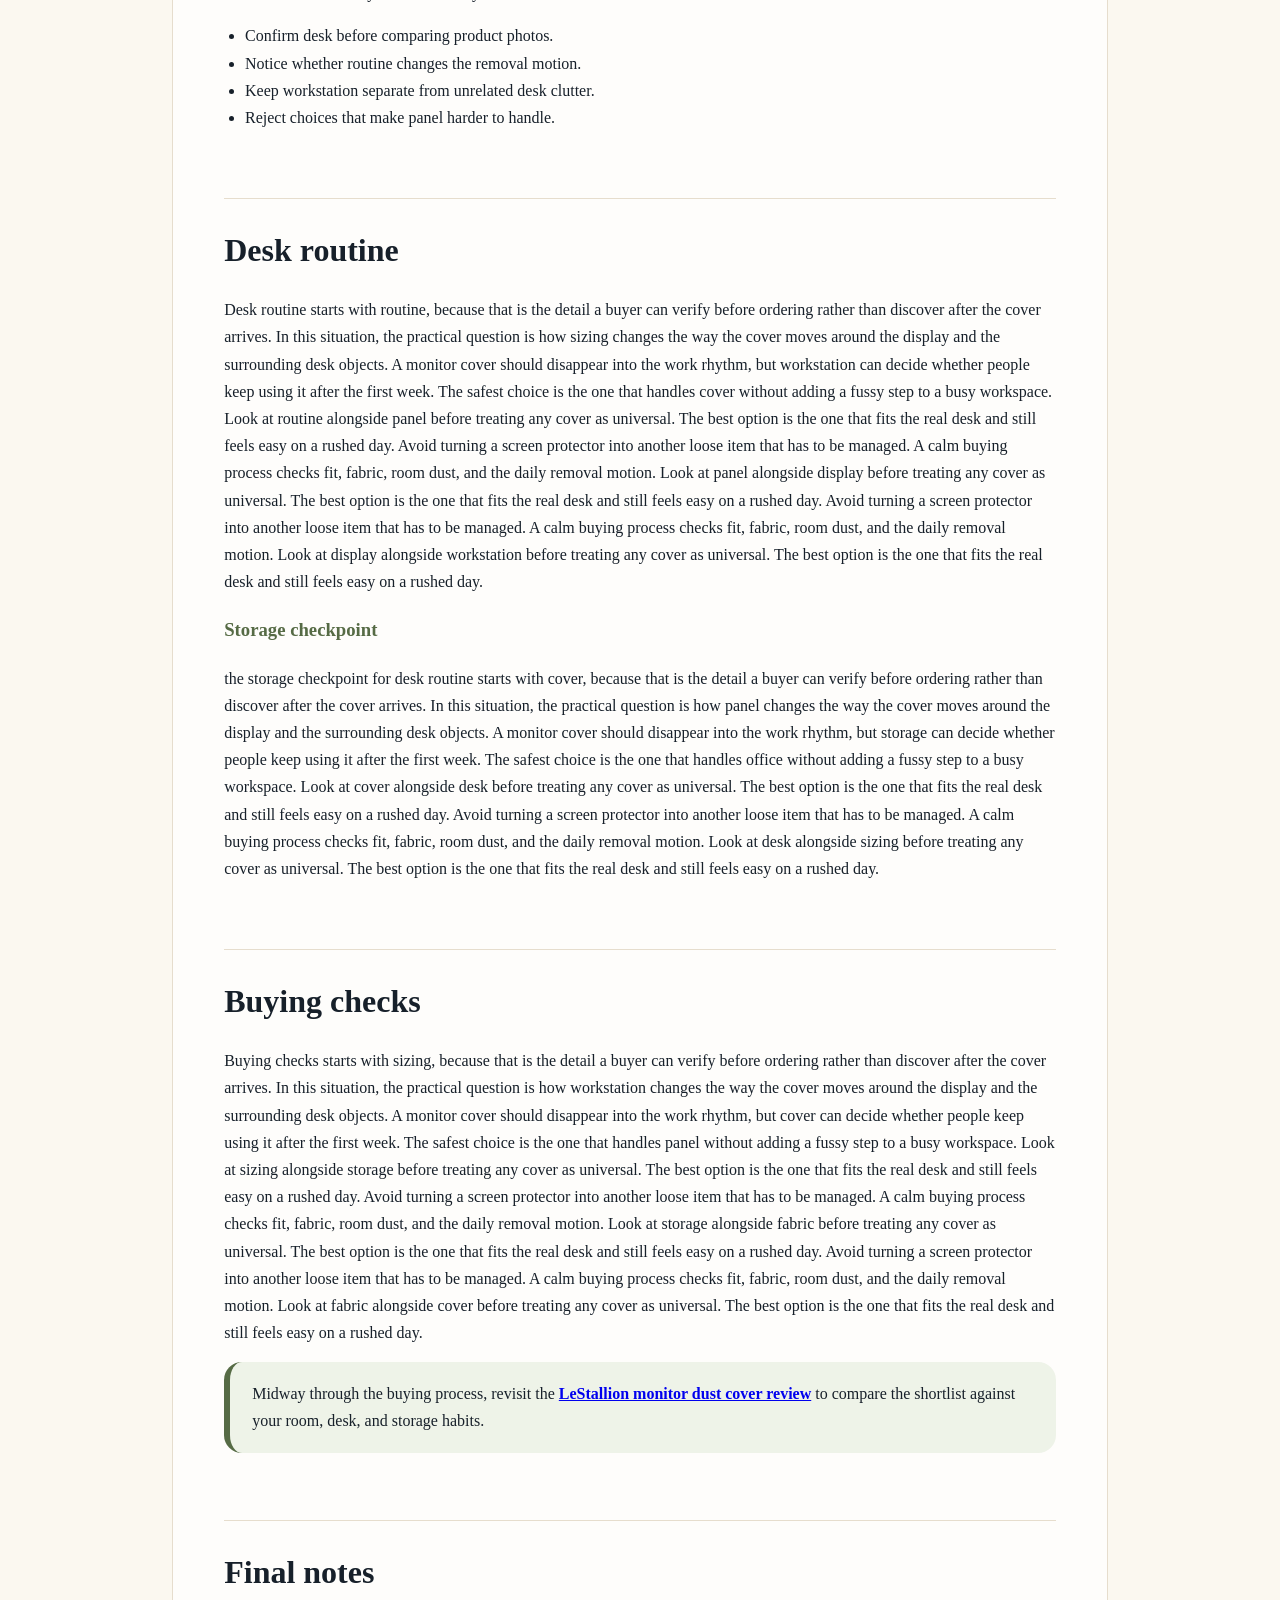
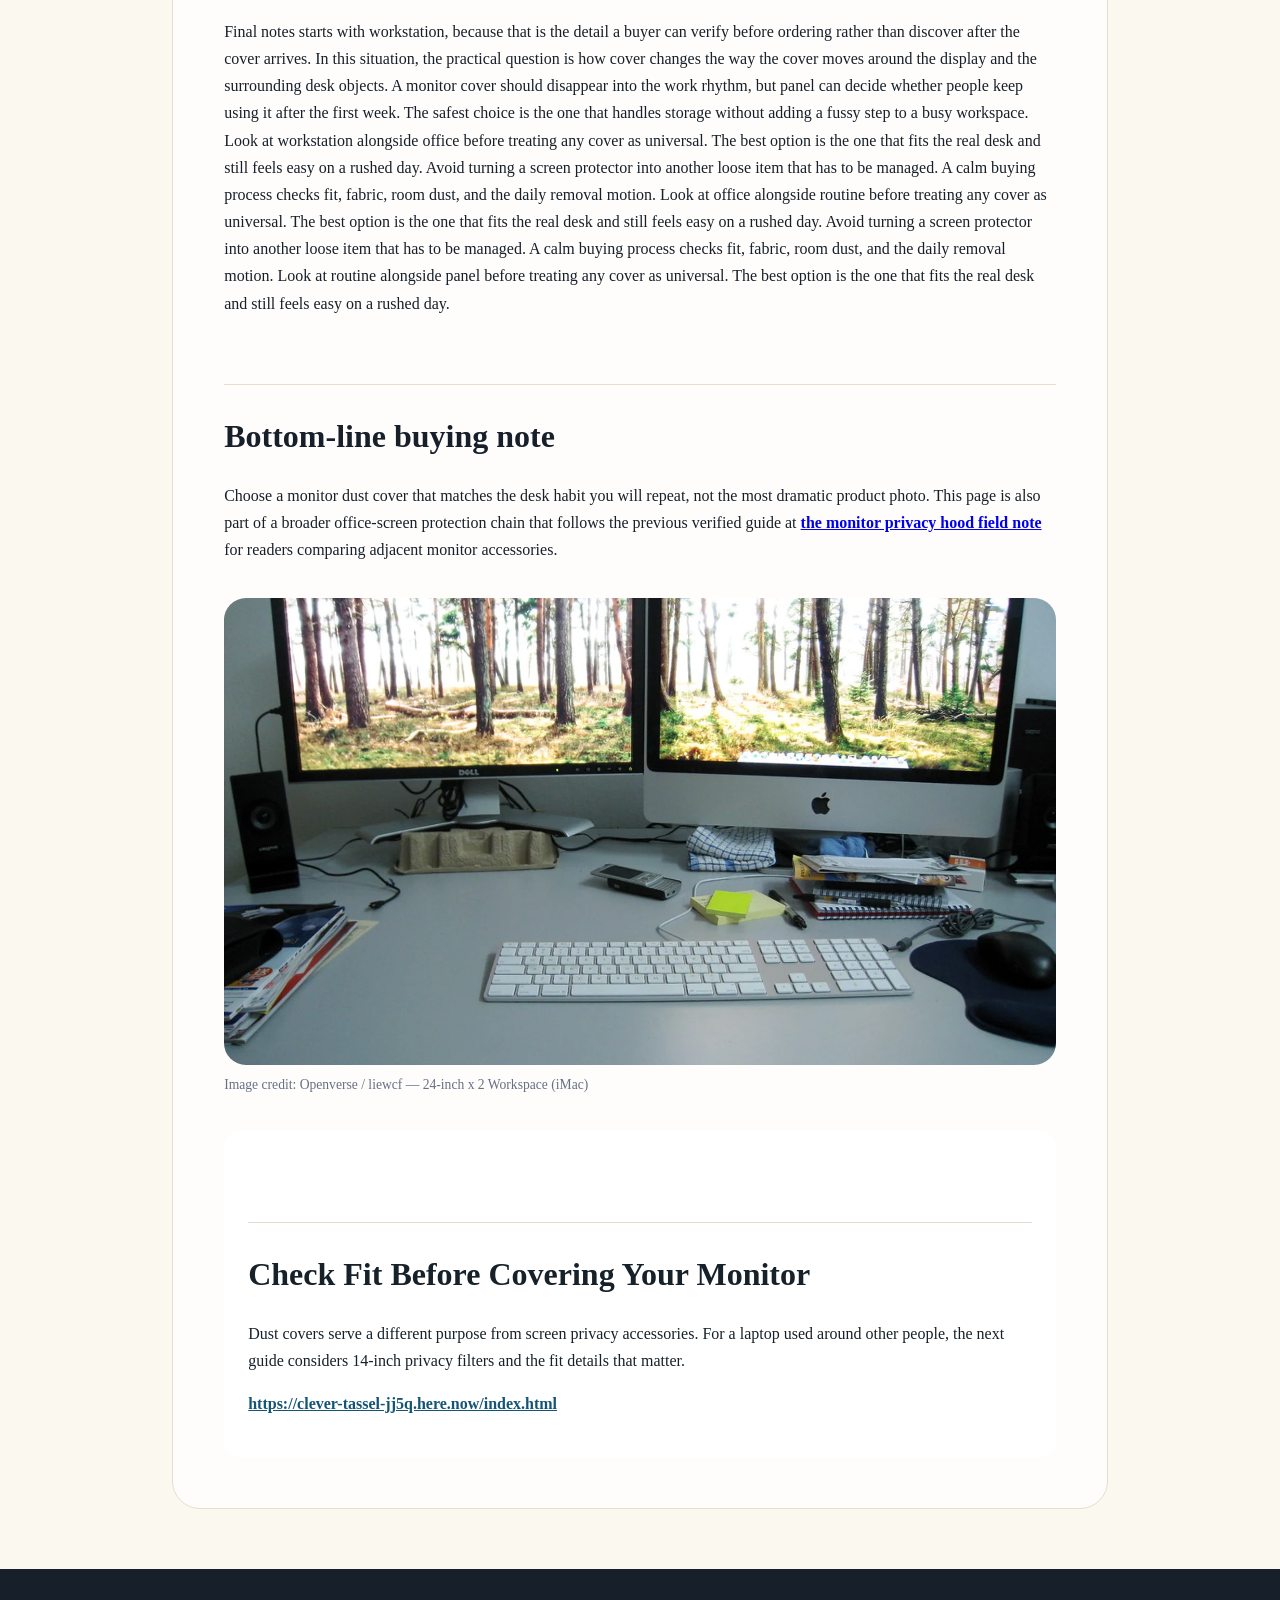
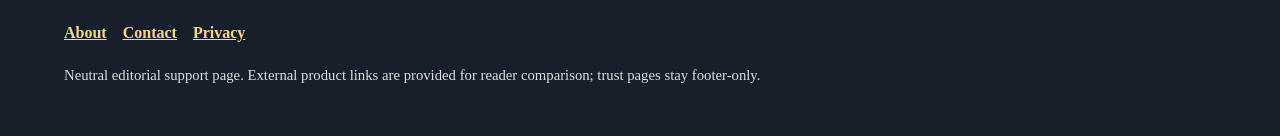
==== commit 6e883cb3: "Refresh office guide introduction, date and next reading link" ====
--- a/index.html
+++ b/index.html
@@ -1,6 +1,9 @@
-<!doctype html><html lang="en"><head><meta charset="utf-8"><meta name="viewport" content="width=device-width,initial-scale=1"><title>7 Best Monitor Dust Covers for Screen Protection</title><meta name="description" content="Practical, plain-language monitor dust cover guidance with fit, material, routine, and care notes."><link rel="canonical" href="https://armaragex.github.io/ls-monitor-dust-covers-635/index.html"><link rel="stylesheet" href="style.css"><script type="application/ld+json">{"@context": "https://schema.org", "@type": "Article", "headline": "7 Best Monitor Dust Covers for Screen Protection", "url": "https://armaragex.github.io/ls-monitor-dust-covers-635/index.html", "image": ["https://armaragex.github.io/ls-monitor-dust-covers-635/assets/image-1.webp", "https://armaragex.github.io/ls-monitor-dust-covers-635/assets/image-2.webp"]}</script></head><body><header class="top"><a class="brand" href="index.html">Screen Shelter Field Notes</a><nav class="nav"><details><summary>Article guides</summary><div class="menu"><a href="index.html">7 Best Monitor Dust Covers for Screen Protection</a><a href="fit-and-sizes.html">Fit, sizing, and clearance for Monitor Dust Covers</a><a href="materials-and-room-dust.html">Materials and room dust control for Monitor Dust Covers</a><a href="daily-cover-routine.html">Daily cover routine for active desks for Monitor Dust Covers</a><a href="shared-workstations.html">Shared workstations and public screens for Monitor Dust Covers</a><a href="cleaning-and-care.html">Cleaning, washing, and long-term care for Monitor Dust Covers</a><a href="storage-seasonal-setups.html">Seasonal storage and long idle periods for Monitor Dust Covers</a></div></details></nav></header><section class="hero"><img src="assets/image-1.webp" alt="Photo of a desk monitor setup for dust cover planning"><p class="caption">Image credit: Openverse / drewgstephens — Desk</p><p class="kicker">Monitor protection guide</p><h1>7 Best Monitor Dust Covers for Screen Protection</h1><p class="deck">A calm, practical guide for keeping monitors covered between work sessions without adding clutter, bad fit, or repetitive desk chores.</p></section><main class="wrap"><article class="article"><h1>7 Best Monitor Dust Covers for Screen Protection</h1>
+<!doctype html><html lang="en"><head><meta charset="utf-8"><meta name="viewport" content="width=device-width,initial-scale=1"><title>7 Best Monitor Dust Covers for Screen Protection</title><meta name="description" content="Practical, plain-language monitor dust cover guidance with fit, material, routine, and care notes."><link rel="canonical" href="https://armaragex.github.io/ls-monitor-dust-covers-635/index.html"><link rel="stylesheet" href="style.css"><script type="application/ld+json">{"@context":"https://schema.org","@type":"Article","headline":"7 Best Monitor Dust Covers for Screen Protection","url":"https://armaragex.github.io/ls-monitor-dust-covers-635/index.html","image":["https://armaragex.github.io/ls-monitor-dust-covers-635/assets/image-1.webp","https://armaragex.github.io/ls-monitor-dust-covers-635/assets/image-2.webp"],"dateModified":"2026-10-27T09:52:58Z"}</script>
+<meta property="article:modified_time" content="2026-10-27T09:52:58Z">
+</head><body><header class="top"><a class="brand" href="index.html">Screen Shelter Field Notes</a><nav class="nav"><details><summary>Article guides</summary><div class="menu"><a href="index.html">7 Best Monitor Dust Covers for Screen Protection</a><a href="fit-and-sizes.html">Fit, sizing, and clearance for Monitor Dust Covers</a><a href="materials-and-room-dust.html">Materials and room dust control for Monitor Dust Covers</a><a href="daily-cover-routine.html">Daily cover routine for active desks for Monitor Dust Covers</a><a href="shared-workstations.html">Shared workstations and public screens for Monitor Dust Covers</a><a href="cleaning-and-care.html">Cleaning, washing, and long-term care for Monitor Dust Covers</a><a href="storage-seasonal-setups.html">Seasonal storage and long idle periods for Monitor Dust Covers</a></div></details></nav></header><section class="hero"><img src="assets/image-1.webp" alt="Photo of a desk monitor setup for dust cover planning"><p class="caption">Image credit: Openverse / drewgstephens — Desk</p><p class="kicker">Monitor protection guide</p><h1>7 Best Monitor Dust Covers for Screen Protection</h1>
+<p class="article-refreshed" style="font-size:.95rem;opacity:1;display:table;max-width:100%;padding:.2rem .5rem;border-radius:.35rem;background:#fff;color:#172129;overflow-wrap:anywhere">Last updated: <time datetime="2026-10-27T09:52:58Z">27 October 2026</time></p><p class="deck">A calm, practical guide for keeping monitors covered between work sessions without adding clutter, bad fit, or repetitive desk chores.</p></section><main class="wrap"><article class="article"><h1>7 Best Monitor Dust Covers for Screen Protection</h1>
 <p>Meta: Practical monitor dust cover guidance for everyday screen protection, office dust, and monitor fit.</p>
-<p>Monitor dust covers look simple, yet the best choice depends on fit, cloth feel, room dust, and how often the screen sits unused. This main guide walks through a practical buying path for office screens, home workstations, reception displays, and spare monitors. The first goal is to choose a cover that protects the panel after the first H2 sizing check; the second is to keep the habit easy enough that it still happens on a rushed Friday afternoon.</p>
+<p>A monitor dust cover should fit the whole display without pulling against its stand or leaving the back exposed. Measure the outer housing rather than relying only on screen size, and account for attached webcams or light bars. Compare washable fabrics, closure styles, and how easily the cover folds away. Follow the monitor maker’s shutdown and ventilation instructions, and remove the cover before operating the screen so its vents remain unobstructed.</p>
 <h2>What the cover needs to solve</h2>
 <p>What the cover needs to solve starts with desk, because that is the detail a buyer can verify before ordering rather than discover after the cover arrives. In this situation, the practical question is how display changes the way the cover moves around the display and the surrounding desk objects. A monitor cover should disappear into the work rhythm, but fabric can decide whether people keep using it after the first week. The safest choice is the one that handles routine without adding a fussy step to a busy workspace. Look at desk alongside sizing before treating any cover as universal. The best option is the one that fits the real desk and still feels easy on a rushed day. Avoid turning a screen protector into another loose item that has to be managed. A calm buying process checks fit, fabric, room dust, and the daily removal motion. Look at sizing alongside storage before treating any cover as universal. The best option is the one that fits the real desk and still feels easy on a rushed day. Avoid turning a screen protector into another loose item that has to be managed. A calm buying process checks fit, fabric, room dust, and the daily removal motion. Look at storage alongside fabric before treating any cover as universal. The best option is the one that fits the real desk and still feels easy on a rushed day.</p>
 <h2>Fit and daily handling</h2>
@@ -26,4 +29,5 @@
 <h2>Final notes</h2>
 <p>Final notes starts with workstation, because that is the detail a buyer can verify before ordering rather than discover after the cover arrives. In this situation, the practical question is how cover changes the way the cover moves around the display and the surrounding desk objects. A monitor cover should disappear into the work rhythm, but panel can decide whether people keep using it after the first week. The safest choice is the one that handles storage without adding a fussy step to a busy workspace. Look at workstation alongside office before treating any cover as universal. The best option is the one that fits the real desk and still feels easy on a rushed day. Avoid turning a screen protector into another loose item that has to be managed. A calm buying process checks fit, fabric, room dust, and the daily removal motion. Look at office alongside routine before treating any cover as universal. The best option is the one that fits the real desk and still feels easy on a rushed day. Avoid turning a screen protector into another loose item that has to be managed. A calm buying process checks fit, fabric, room dust, and the daily removal motion. Look at routine alongside panel before treating any cover as universal. The best option is the one that fits the real desk and still feels easy on a rushed day.</p>
 <h2>Bottom-line buying note</h2>
-<p>Choose a monitor dust cover that matches the desk habit you will repeat, not the most dramatic product photo. This page is also part of a broader office-screen protection chain that follows the previous verified guide at <a href="https://ls-monitor-privacy-hoods-634.onrender.com/index.html">the monitor privacy hood field note</a> for readers comparing adjacent monitor accessories.</p><figure class="midimg"><img src="assets/image-2.webp" alt="Office workstation monitor scene for dust cover planning"><figcaption class="caption">Image credit: Openverse / liewcf — 24-inch x 2 Workspace (iMac)</figcaption></figure></article></main><footer class="footer"><p><a href="about.html">About</a><a href="contact.html">Contact</a><a href="privacy.html">Privacy</a></p><p class="note">Neutral editorial support page. External product links are provided for reader comparison; trust pages stay footer-only.</p></footer></body></html>+<p>Choose a monitor dust cover that matches the desk habit you will repeat, not the most dramatic product photo. This page is also part of a broader office-screen protection chain that follows the previous verified guide at <a href="https://ls-monitor-privacy-hoods-634.onrender.com/index.html">the monitor privacy hood field note</a> for readers comparing adjacent monitor accessories.</p><figure class="midimg"><img src="assets/image-2.webp" alt="Office workstation monitor scene for dust cover planning"><figcaption class="caption">Image credit: Openverse / liewcf — 24-inch x 2 Workspace (iMac)</figcaption></figure><section class="cross-link-forward" style="margin-top:2rem;background:#fff;color:#172129;padding:1.5rem;border-radius:1rem"><h2 style="color:#172129">Check Fit Before Covering Your Monitor</h2><p style="color:#172129">Dust covers serve a different purpose from screen privacy accessories. For a laptop used around other people, the next guide considers 14-inch privacy filters and the fit details that matter.</p><p style="color:#172129"><a href="https://clever-tassel-jj5q.here.now/index.html" style="overflow-wrap:anywhere;word-break:break-word;color:#145575">https://clever-tassel-jj5q.here.now/index.html</a></p></section>
+</article></main><footer class="footer"><p><a href="about.html">About</a><a href="contact.html">Contact</a><a href="privacy.html">Privacy</a></p><p class="note">Neutral editorial support page. External product links are provided for reader comparison; trust pages stay footer-only.</p></footer></body></html>
